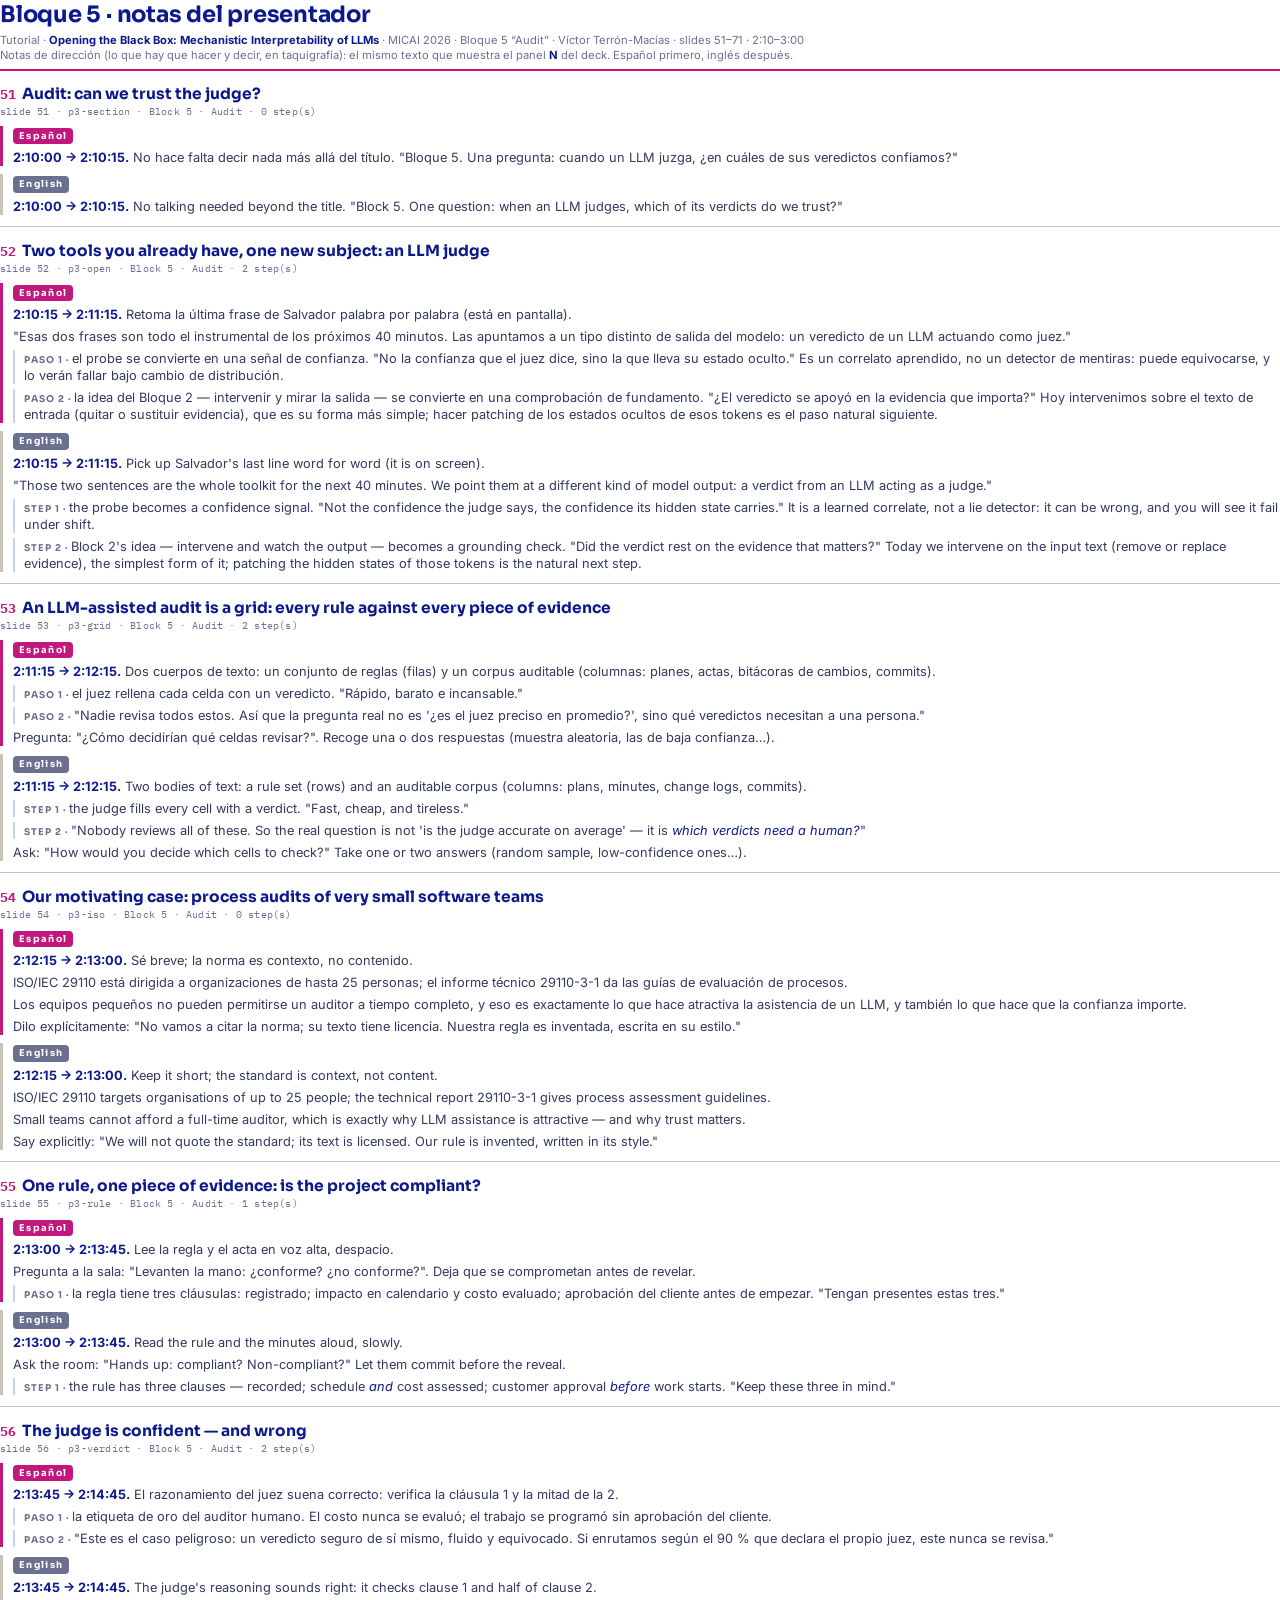
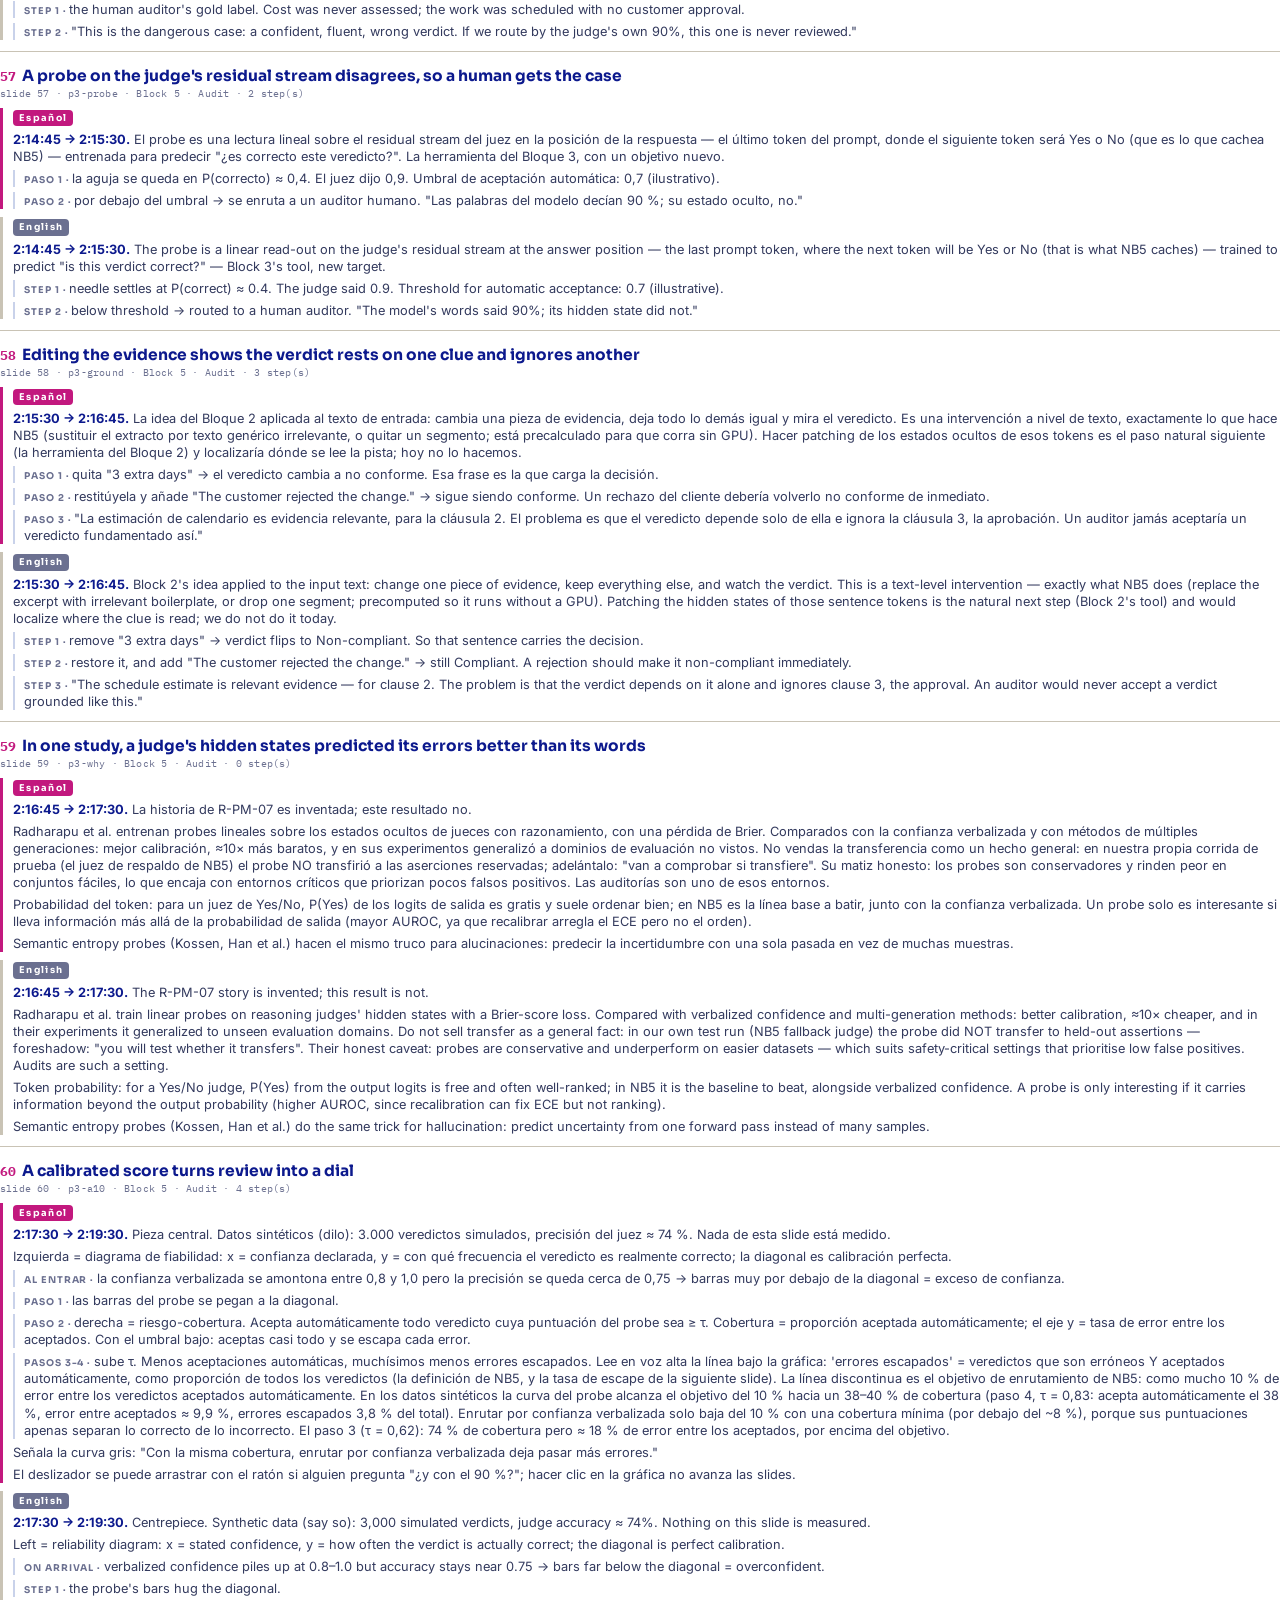
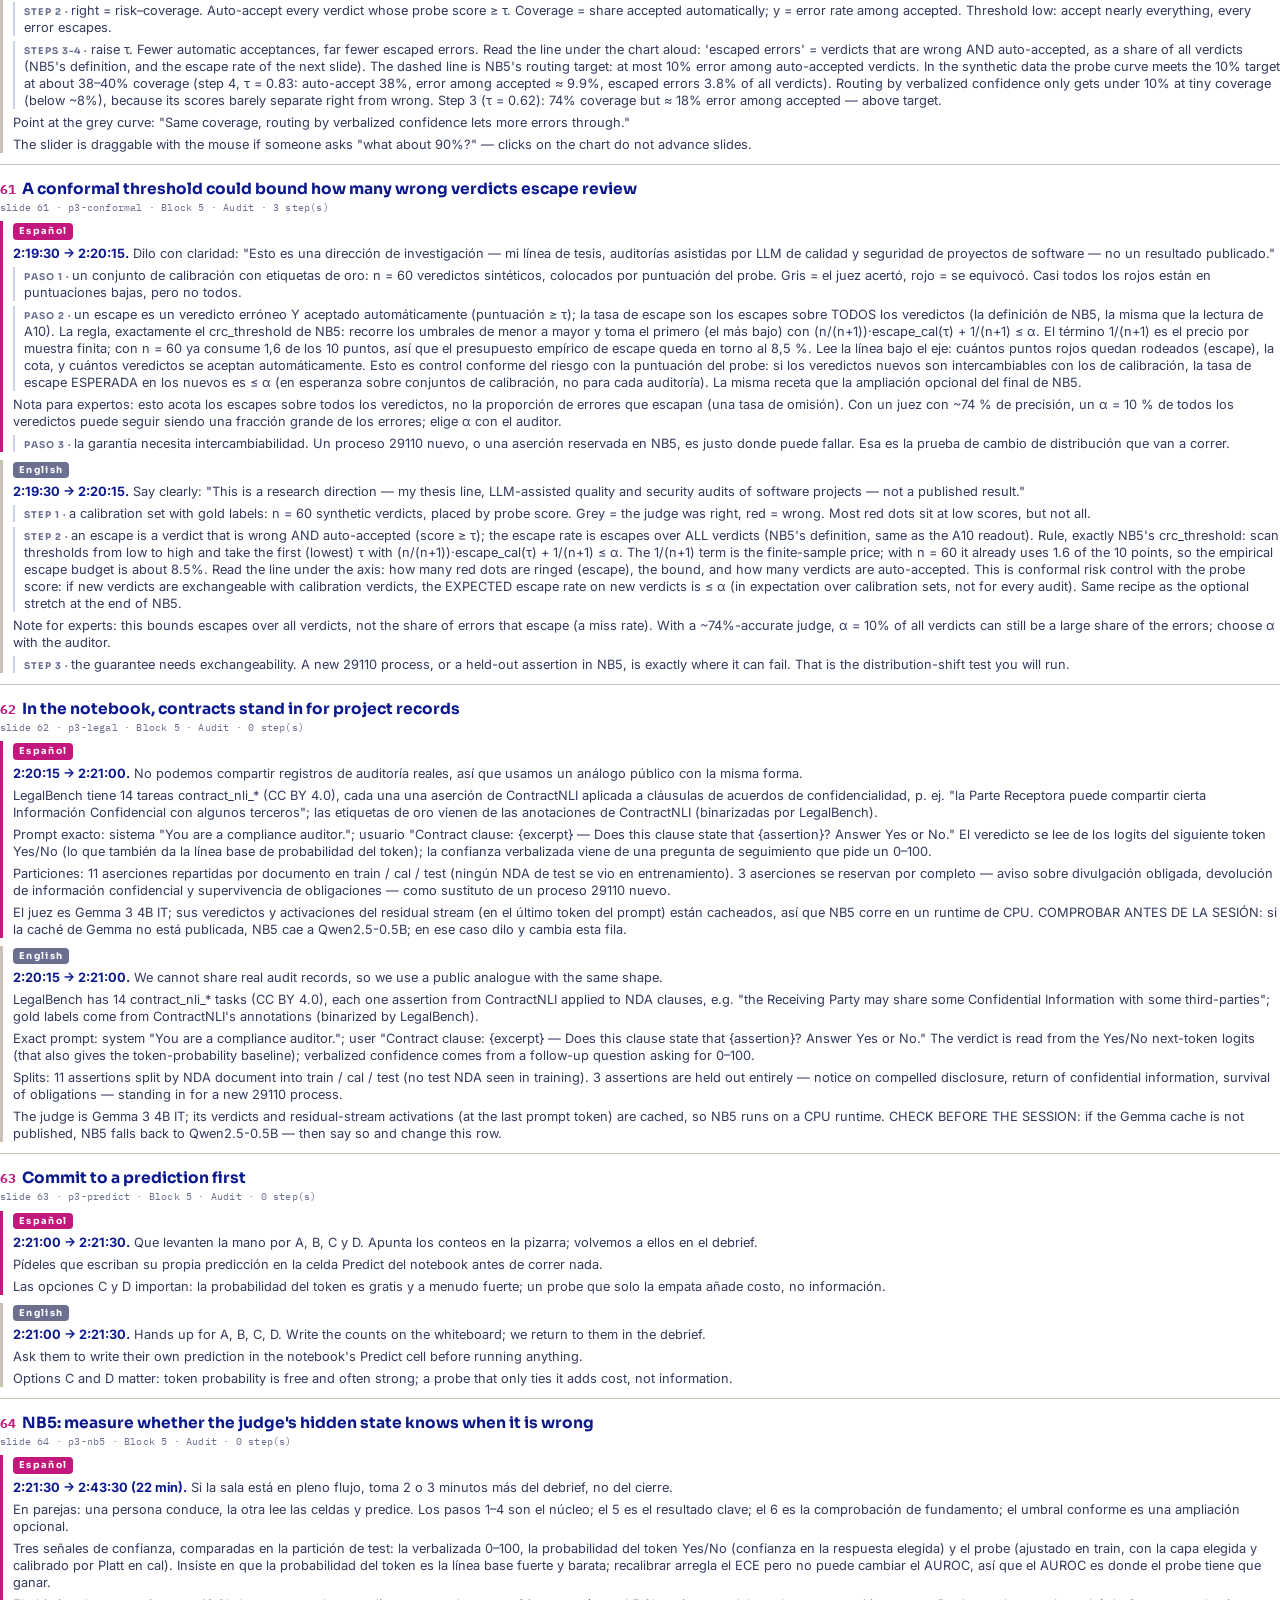
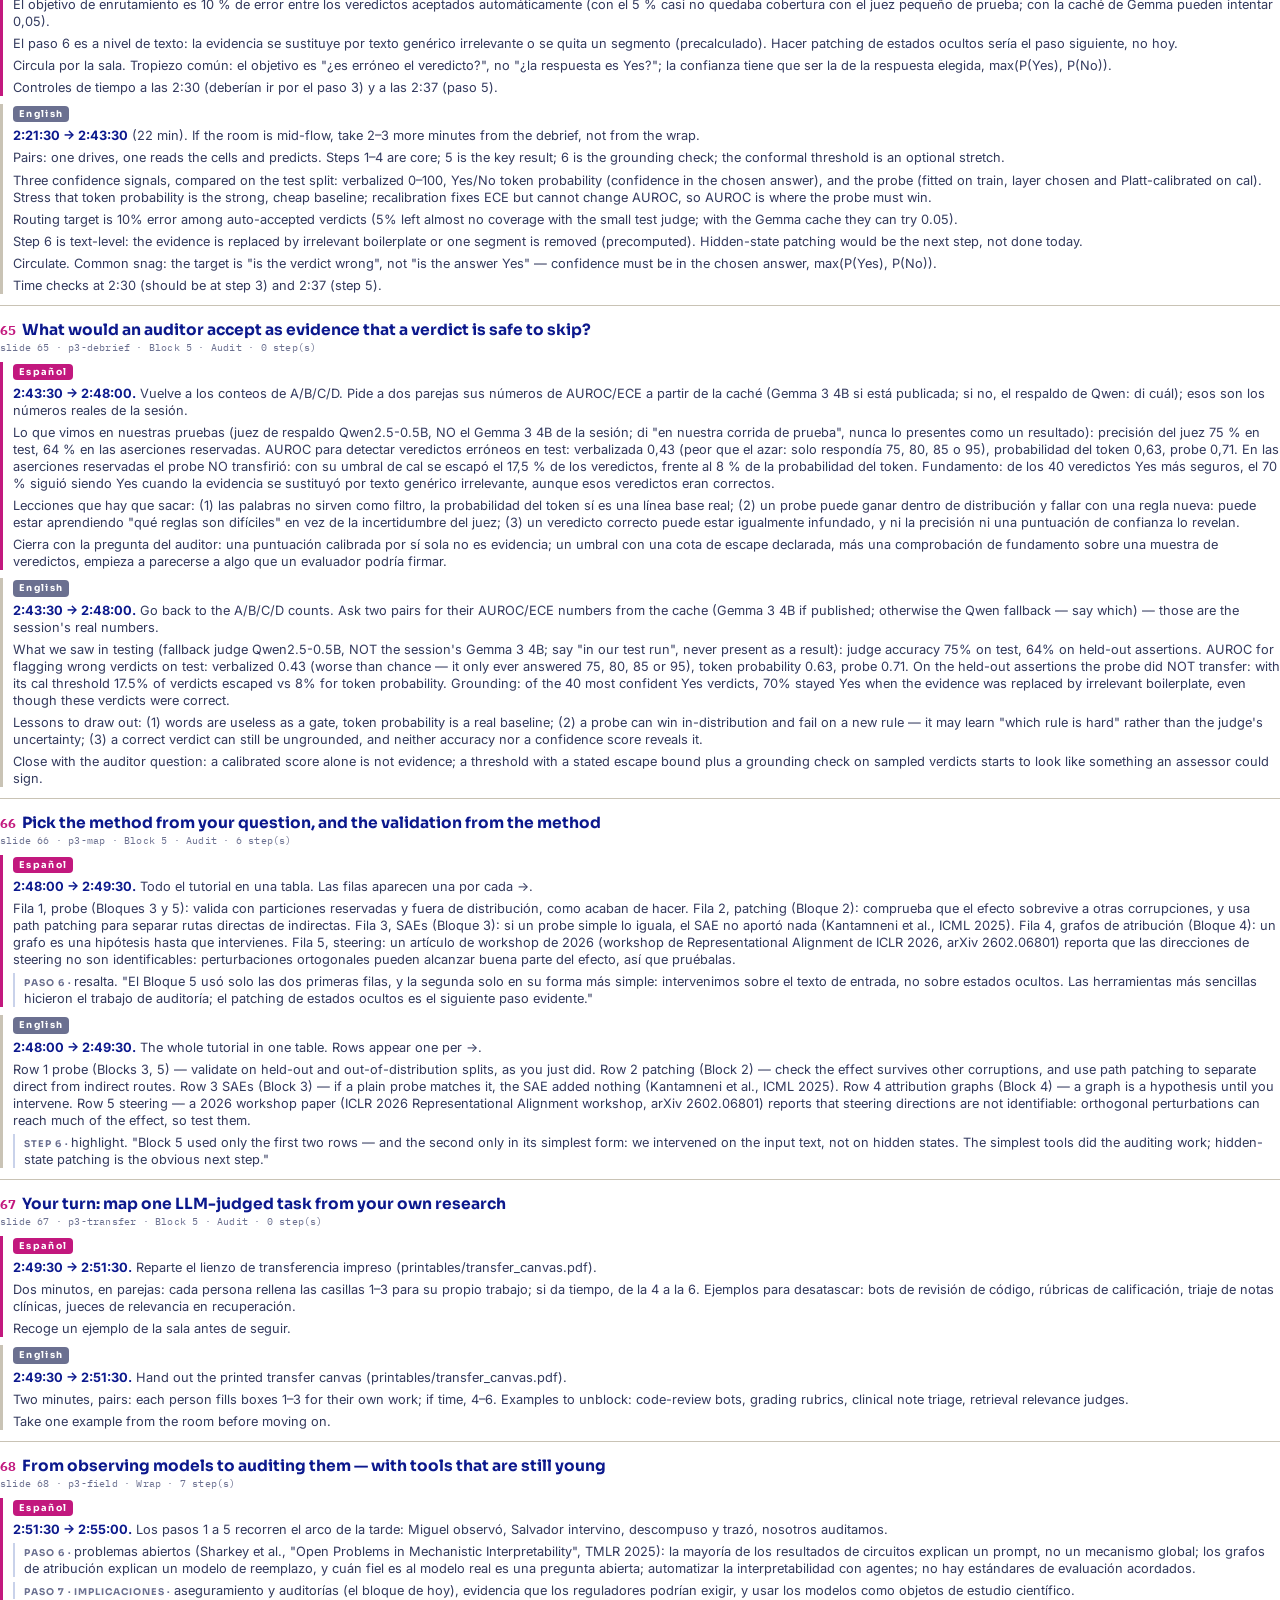
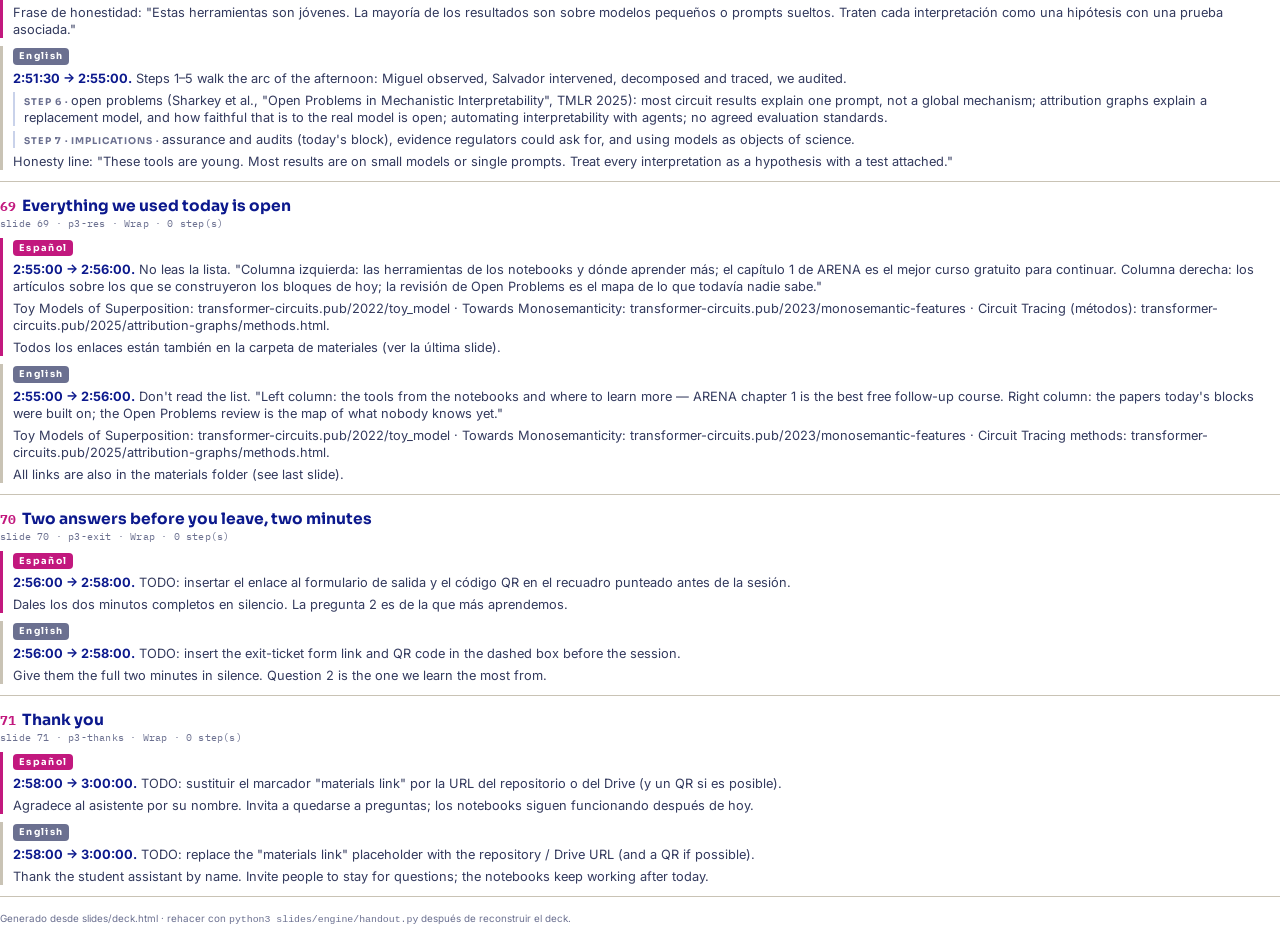
==== printables/block5_notes.html @ 1a396b61 "Print Block 5's notes and script as two bilingual handouts Reading the block off a laptop is fine; r" ====
<!doctype html>
<html lang="es"><head><meta charset="utf-8"><title>Bloque 5 · notas del presentador</title>
<link rel="preconnect" href="https://fonts.googleapis.com">
<link href="https://fonts.googleapis.com/css2?family=IBM+Plex+Mono:wght@400;500&family=Inter:ital,wght@0,400;0,500;0,600;0,700;1,400&family=Sora:wght@600;700&display=swap" rel="stylesheet">
<style>
@page { size: Letter portrait; margin: 0.6in 0.7in 0.55in; }
:root {
  --ink: #0C198D; --ink-2: #333A5E; --muted: #6B7090; --rule: #C9C3B5; --victor: #C2187E;
  --sans: "Inter", "Helvetica Neue", Arial, "Liberation Sans", sans-serif;
  --cond: "Sora", "Inter", "Helvetica Neue", Arial, sans-serif;
  --mono: "IBM Plex Mono", Menlo, Consolas, "DejaVu Sans Mono", monospace;
}
* { box-sizing: border-box; }
html, body { margin: 0; background: #fff; }
body { font-family: var(--sans); color: var(--ink-2); font-size: 9.6pt;
       line-height: 1.33; -webkit-print-color-adjust: exact; print-color-adjust: exact; }

header.doc { border-bottom: 2.4px solid var(--victor); padding-bottom: 6px; margin-bottom: 14px; }
header.doc h1 { font-family: var(--cond); color: var(--ink); font-size: 17pt; margin: 0 0 3px;
                letter-spacing: -.01em; }
header.doc p { margin: 0; font-size: 8.4pt; color: var(--muted); }
header.doc b { color: var(--ink); }

.slide { break-inside: avoid; margin: 0 0 15px; padding-bottom: 11px;
         border-bottom: 1px solid var(--rule); }
.slide:last-child { border-bottom: 0; }
.slide > h2 { font-family: var(--cond); color: var(--ink); font-size: 11.6pt; margin: 0 0 2px;
              line-height: 1.2; }
.slide > h2 .n { color: var(--victor); font-family: var(--mono); font-size: 9.4pt; margin-right: 6px; }
.slide > .meta { font-size: 7.6pt; color: var(--muted); font-family: var(--mono);
                 margin: 0 0 7px; letter-spacing: .02em; }

.lang { margin: 0 0 8px; padding-left: 10px; border-left: 3px solid var(--rule); }
.lang:last-child { margin-bottom: 0; }
.lang.es { border-left-color: var(--victor); }
.lang > .tag { display: inline-block; font-family: var(--cond); font-weight: 700; font-size: 7pt;
               letter-spacing: .14em; color: #fff; background: var(--muted);
               padding: 2px 6px; border-radius: 4px; margin-bottom: 5px; }
.lang.es > .tag { background: var(--victor); }
.lang p { margin: 0 0 5px; }
.lang p:last-child { margin-bottom: 0; }
.lang b { color: var(--ink); }
.lang i { color: var(--ink); }
.lang i.stage { color: var(--muted); font-weight: 500; }
.lang code, .lang .mono { font-family: var(--mono); font-size: .92em; }
.lang a { color: var(--ink); text-decoration: none; }

p.cue { padding-left: 9px; border-left: 2.5px solid #C9D2EA; }
p.cue::before { content: attr(data-label) " · "; font-family: var(--cond); font-weight: 700;
                font-size: 7pt; letter-spacing: .1em; color: var(--muted); }

footer.doc { margin-top: 10px; font-size: 7.4pt; color: var(--muted); }
</style></head><body>
<header class="doc"><h1>Bloque 5 · notas del presentador</h1><p>Tutorial · <b>Opening the Black Box: Mechanistic Interpretability of LLMs</b> · MICAI 2026 · Bloque 5 &ldquo;Audit&rdquo; · Víctor Terrón-Macías · slides 51&ndash;71 · 2:10&ndash;3:00<br>Notas de dirección (lo que hay que hacer y decir, en taquigrafía): el mismo texto que muestra el panel <b>N</b> del deck. Español primero, inglés después.</p></header>
<div class="slide"><h2><span class="n">51</span>Audit: can we trust the judge?</h2><p class="meta">slide 51 · p3-section · Block 5 · Audit · 0 step(s)</p>
<div class="lang es"><span class="tag">Español</span>
<p><b>2:10:00 → 2:10:15.</b> No hace falta decir nada más allá del título. "Bloque 5. Una pregunta: cuando un LLM juzga, ¿en cuáles de sus veredictos confiamos?"</p></div>
<div class="lang en"><span class="tag">English</span>
<p><b>2:10:00 → 2:10:15.</b> No talking needed beyond the title. "Block 5. One question: when an LLM judges, which of its verdicts do we trust?"</p></div></div>
<div class="slide"><h2><span class="n">52</span>Two tools you already have, one new subject: an LLM judge</h2><p class="meta">slide 52 · p3-open · Block 5 · Audit · 2 step(s)</p>
<div class="lang es"><span class="tag">Español</span>
<p><b>2:10:15 → 2:11:15.</b> Retoma la última frase de Salvador palabra por palabra (está en pantalla).</p>
    <p>"Esas dos frases son todo el instrumental de los próximos 40 minutos. Las apuntamos a un tipo distinto de salida del modelo: un veredicto de un LLM actuando como juez."</p>
    <p class="cue" data-label="PASO 1">el probe se convierte en una señal de confianza. "No la confianza que el juez dice, sino la que lleva su estado oculto." Es un correlato aprendido, no un detector de mentiras: puede equivocarse, y lo verán fallar bajo cambio de distribución.</p>
    <p class="cue" data-label="PASO 2">la idea del Bloque 2 — intervenir y mirar la salida — se convierte en una comprobación de fundamento. "¿El veredicto se apoyó en la evidencia que importa?" Hoy intervenimos sobre el texto de entrada (quitar o sustituir evidencia), que es su forma más simple; hacer patching de los estados ocultos de esos tokens es el paso natural siguiente.</p></div>
<div class="lang en"><span class="tag">English</span>
<p><b>2:10:15 → 2:11:15.</b> Pick up Salvador's last line word for word (it is on screen).</p>
    <p>"Those two sentences are the whole toolkit for the next 40 minutes. We point them at a different kind of model output: a verdict from an LLM acting as a judge."</p>
    <p class="cue" data-label="STEP 1">the probe becomes a confidence signal. "Not the confidence the judge says, the confidence its hidden state carries." It is a learned correlate, not a lie detector: it can be wrong, and you will see it fail under shift.</p>
    <p class="cue" data-label="STEP 2">Block 2's idea — intervene and watch the output — becomes a grounding check. "Did the verdict rest on the evidence that matters?" Today we intervene on the input text (remove or replace evidence), the simplest form of it; patching the hidden states of those tokens is the natural next step.</p></div></div>
<div class="slide"><h2><span class="n">53</span>An LLM-assisted audit is a grid: every rule against every piece of evidence</h2><p class="meta">slide 53 · p3-grid · Block 5 · Audit · 2 step(s)</p>
<div class="lang es"><span class="tag">Español</span>
<p><b>2:11:15 → 2:12:15.</b> Dos cuerpos de texto: un conjunto de reglas (filas) y un corpus auditable (columnas: planes, actas, bitácoras de cambios, commits).</p>
    <p class="cue" data-label="PASO 1">el juez rellena cada celda con un veredicto. "Rápido, barato e incansable."</p>
    <p class="cue" data-label="PASO 2">"Nadie revisa todos estos. Así que la pregunta real no es '¿es el juez preciso en promedio?', sino qué veredictos necesitan a una persona."</p>
    <p>Pregunta: "¿Cómo decidirían qué celdas revisar?". Recoge una o dos respuestas (muestra aleatoria, las de baja confianza…).</p></div>
<div class="lang en"><span class="tag">English</span>
<p><b>2:11:15 → 2:12:15.</b> Two bodies of text: a rule set (rows) and an auditable corpus (columns: plans, minutes, change logs, commits).</p>
    <p class="cue" data-label="STEP 1">the judge fills every cell with a verdict. "Fast, cheap, and tireless."</p>
    <p class="cue" data-label="STEP 2">"Nobody reviews all of these. So the real question is not 'is the judge accurate on average' — it is <i>which verdicts need a human?</i>"</p>
    <p>Ask: "How would you decide which cells to check?" Take one or two answers (random sample, low-confidence ones…).</p></div></div>
<div class="slide"><h2><span class="n">54</span>Our motivating case: process audits of very small software teams</h2><p class="meta">slide 54 · p3-iso · Block 5 · Audit · 0 step(s)</p>
<div class="lang es"><span class="tag">Español</span>
<p><b>2:12:15 → 2:13:00.</b> Sé breve; la norma es contexto, no contenido.</p>
    <p>ISO/IEC 29110 está dirigida a organizaciones de hasta 25 personas; el informe técnico 29110-3-1 da las guías de evaluación de procesos.</p>
    <p>Los equipos pequeños no pueden permitirse un auditor a tiempo completo, y eso es exactamente lo que hace atractiva la asistencia de un LLM, y también lo que hace que la confianza importe.</p>
    <p>Dilo explícitamente: "No vamos a citar la norma; su texto tiene licencia. Nuestra regla es inventada, escrita en su estilo."</p></div>
<div class="lang en"><span class="tag">English</span>
<p><b>2:12:15 → 2:13:00.</b> Keep it short; the standard is context, not content.</p>
    <p>ISO/IEC 29110 targets organisations of up to 25 people; the technical report 29110-3-1 gives process assessment guidelines.</p>
    <p>Small teams cannot afford a full-time auditor, which is exactly why LLM assistance is attractive — and why trust matters.</p>
    <p>Say explicitly: "We will not quote the standard; its text is licensed. Our rule is invented, written in its style."</p></div></div>
<div class="slide"><h2><span class="n">55</span>One rule, one piece of evidence: is the project compliant?</h2><p class="meta">slide 55 · p3-rule · Block 5 · Audit · 1 step(s)</p>
<div class="lang es"><span class="tag">Español</span>
<p><b>2:13:00 → 2:13:45.</b> Lee la regla y el acta en voz alta, despacio.</p>
    <p>Pregunta a la sala: "Levanten la mano: ¿conforme? ¿no conforme?". Deja que se comprometan antes de revelar.</p>
    <p class="cue" data-label="PASO 1">la regla tiene tres cláusulas: registrado; impacto en calendario y costo evaluado; aprobación del cliente antes de empezar. "Tengan presentes estas tres."</p></div>
<div class="lang en"><span class="tag">English</span>
<p><b>2:13:00 → 2:13:45.</b> Read the rule and the minutes aloud, slowly.</p>
    <p>Ask the room: "Hands up: compliant? Non-compliant?" Let them commit before the reveal.</p>
    <p class="cue" data-label="STEP 1">the rule has three clauses — recorded; schedule <i>and</i> cost assessed; customer approval <i>before</i> work starts. "Keep these three in mind."</p></div></div>
<div class="slide"><h2><span class="n">56</span>The judge is confident — and wrong</h2><p class="meta">slide 56 · p3-verdict · Block 5 · Audit · 2 step(s)</p>
<div class="lang es"><span class="tag">Español</span>
<p><b>2:13:45 → 2:14:45.</b> El razonamiento del juez suena correcto: verifica la cláusula 1 y la mitad de la 2.</p>
    <p class="cue" data-label="PASO 1">la etiqueta de oro del auditor humano. El costo nunca se evaluó; el trabajo se programó sin aprobación del cliente.</p>
    <p class="cue" data-label="PASO 2">"Este es el caso peligroso: un veredicto seguro de sí mismo, fluido y equivocado. Si enrutamos según el 90 % que declara el propio juez, este nunca se revisa."</p></div>
<div class="lang en"><span class="tag">English</span>
<p><b>2:13:45 → 2:14:45.</b> The judge's reasoning sounds right: it checks clause 1 and half of clause 2.</p>
    <p class="cue" data-label="STEP 1">the human auditor's gold label. Cost was never assessed; the work was scheduled with no customer approval.</p>
    <p class="cue" data-label="STEP 2">"This is the dangerous case: a confident, fluent, wrong verdict. If we route by the judge's own 90%, this one is never reviewed."</p></div></div>
<div class="slide"><h2><span class="n">57</span>A probe on the judge&#x27;s residual stream disagrees, so a human gets the case</h2><p class="meta">slide 57 · p3-probe · Block 5 · Audit · 2 step(s)</p>
<div class="lang es"><span class="tag">Español</span>
<p><b>2:14:45 → 2:15:30.</b> El probe es una lectura lineal sobre el residual stream del juez en la posición de la respuesta — el último token del prompt, donde el siguiente token será Yes o No (que es lo que cachea NB5) — entrenada para predecir "¿es correcto este veredicto?". La herramienta del Bloque 3, con un objetivo nuevo.</p>
    <p class="cue" data-label="PASO 1">la aguja se queda en P(correcto) ≈ 0,4. El juez dijo 0,9. Umbral de aceptación automática: 0,7 (ilustrativo).</p>
    <p class="cue" data-label="PASO 2">por debajo del umbral → se enruta a un auditor humano. "Las palabras del modelo decían 90 %; su estado oculto, no."</p></div>
<div class="lang en"><span class="tag">English</span>
<p><b>2:14:45 → 2:15:30.</b> The probe is a linear read-out on the judge's residual stream at the answer position — the last prompt token, where the next token will be Yes or No (that is what NB5 caches) — trained to predict "is this verdict correct?" — Block 3's tool, new target.</p>
    <p class="cue" data-label="STEP 1">needle settles at P(correct) ≈ 0.4. The judge said 0.9. Threshold for automatic acceptance: 0.7 (illustrative).</p>
    <p class="cue" data-label="STEP 2">below threshold → routed to a human auditor. "The model's words said 90%; its hidden state did not."</p></div></div>
<div class="slide"><h2><span class="n">58</span>Editing the evidence shows the verdict rests on one clue and ignores another</h2><p class="meta">slide 58 · p3-ground · Block 5 · Audit · 3 step(s)</p>
<div class="lang es"><span class="tag">Español</span>
<p><b>2:15:30 → 2:16:45.</b> La idea del Bloque 2 aplicada al texto de entrada: cambia una pieza de evidencia, deja todo lo demás igual y mira el veredicto. Es una intervención a nivel de texto, exactamente lo que hace NB5 (sustituir el extracto por texto genérico irrelevante, o quitar un segmento; está precalculado para que corra sin GPU). Hacer patching de los estados ocultos de esos tokens es el paso natural siguiente (la herramienta del Bloque 2) y localizaría dónde se lee la pista; hoy no lo hacemos.</p>
    <p class="cue" data-label="PASO 1">quita "3 extra days" → el veredicto cambia a no conforme. Esa frase es la que carga la decisión.</p>
    <p class="cue" data-label="PASO 2">restitúyela y añade "The customer rejected the change." → sigue siendo conforme. Un rechazo del cliente debería volverlo no conforme de inmediato.</p>
    <p class="cue" data-label="PASO 3">"La estimación de calendario es evidencia relevante, para la cláusula 2. El problema es que el veredicto depende solo de ella e ignora la cláusula 3, la aprobación. Un auditor jamás aceptaría un veredicto fundamentado así."</p></div>
<div class="lang en"><span class="tag">English</span>
<p><b>2:15:30 → 2:16:45.</b> Block 2's idea applied to the input text: change one piece of evidence, keep everything else, and watch the verdict. This is a text-level intervention — exactly what NB5 does (replace the excerpt with irrelevant boilerplate, or drop one segment; precomputed so it runs without a GPU). Patching the hidden states of those sentence tokens is the natural next step (Block 2's tool) and would localize where the clue is read; we do not do it today.</p>
    <p class="cue" data-label="STEP 1">remove "3 extra days" → verdict flips to Non-compliant. So that sentence carries the decision.</p>
    <p class="cue" data-label="STEP 2">restore it, and add "The customer rejected the change." → still Compliant. A rejection should make it non-compliant immediately.</p>
    <p class="cue" data-label="STEP 3">"The schedule estimate is relevant evidence — for clause 2. The problem is that the verdict depends on it alone and ignores clause 3, the approval. An auditor would never accept a verdict grounded like this."</p></div></div>
<div class="slide"><h2><span class="n">59</span>In one study, a judge&#x27;s hidden states predicted its errors better than its words</h2><p class="meta">slide 59 · p3-why · Block 5 · Audit · 0 step(s)</p>
<div class="lang es"><span class="tag">Español</span>
<p><b>2:16:45 → 2:17:30.</b> La historia de R-PM-07 es inventada; este resultado no.</p>
    <p>Radharapu et al. entrenan probes lineales sobre los estados ocultos de jueces con razonamiento, con una pérdida de Brier. Comparados con la confianza verbalizada y con métodos de múltiples generaciones: mejor calibración, ≈10× más baratos, y en sus experimentos generalizó a dominios de evaluación no vistos. No vendas la transferencia como un hecho general: en nuestra propia corrida de prueba (el juez de respaldo de NB5) el probe NO transfirió a las aserciones reservadas; adelántalo: "van a comprobar si transfiere". Su matiz honesto: los probes son conservadores y rinden peor en conjuntos fáciles, lo que encaja con entornos críticos que priorizan pocos falsos positivos. Las auditorías son uno de esos entornos.</p>
    <p>Probabilidad del token: para un juez de Yes/No, P(Yes) de los logits de salida es gratis y suele ordenar bien; en NB5 es la línea base a batir, junto con la confianza verbalizada. Un probe solo es interesante si lleva información más allá de la probabilidad de salida (mayor AUROC, ya que recalibrar arregla el ECE pero no el orden).</p>
    <p>Semantic entropy probes (Kossen, Han et al.) hacen el mismo truco para alucinaciones: predecir la incertidumbre con una sola pasada en vez de muchas muestras.</p></div>
<div class="lang en"><span class="tag">English</span>
<p><b>2:16:45 → 2:17:30.</b> The R-PM-07 story is invented; this result is not.</p>
    <p>Radharapu et al. train linear probes on reasoning judges' hidden states with a Brier-score loss. Compared with verbalized confidence and multi-generation methods: better calibration, ≈10× cheaper, and in their experiments it generalized to unseen evaluation domains. Do not sell transfer as a general fact: in our own test run (NB5 fallback judge) the probe did NOT transfer to held-out assertions — foreshadow: "you will test whether it transfers". Their honest caveat: probes are conservative and underperform on easier datasets — which suits safety-critical settings that prioritise low false positives. Audits are such a setting.</p>
    <p>Token probability: for a Yes/No judge, P(Yes) from the output logits is free and often well-ranked; in NB5 it is the baseline to beat, alongside verbalized confidence. A probe is only interesting if it carries information beyond the output probability (higher AUROC, since recalibration can fix ECE but not ranking).</p>
    <p>Semantic entropy probes (Kossen, Han et al.) do the same trick for hallucination: predict uncertainty from one forward pass instead of many samples.</p></div></div>
<div class="slide"><h2><span class="n">60</span>A calibrated score turns review into a dial</h2><p class="meta">slide 60 · p3-a10 · Block 5 · Audit · 4 step(s)</p>
<div class="lang es"><span class="tag">Español</span>
<p><b>2:17:30 → 2:19:30.</b> Pieza central. Datos sintéticos (dilo): 3.000 veredictos simulados, precisión del juez ≈ 74 %. Nada de esta slide está medido.</p>
    <p>Izquierda = diagrama de fiabilidad: x = confianza declarada, y = con qué frecuencia el veredicto es realmente correcto; la diagonal es calibración perfecta.</p>
    <p class="cue" data-label="AL ENTRAR">la confianza verbalizada se amontona entre 0,8 y 1,0 pero la precisión se queda cerca de 0,75 → barras muy por debajo de la diagonal = exceso de confianza.</p>
    <p class="cue" data-label="PASO 1">las barras del probe se pegan a la diagonal.</p>
    <p class="cue" data-label="PASO 2">derecha = riesgo-cobertura. Acepta automáticamente todo veredicto cuya puntuación del probe sea ≥ τ. Cobertura = proporción aceptada automáticamente; el eje y = tasa de error entre los aceptados. Con el umbral bajo: aceptas casi todo y se escapa cada error.</p>
    <p class="cue" data-label="PASOS 3-4">sube τ. Menos aceptaciones automáticas, muchísimos menos errores escapados. Lee en voz alta la línea bajo la gráfica: 'errores escapados' = veredictos que son erróneos Y aceptados automáticamente, como proporción de todos los veredictos (la definición de NB5, y la tasa de escape de la siguiente slide). La línea discontinua es el objetivo de enrutamiento de NB5: como mucho 10 % de error entre los veredictos aceptados automáticamente. En los datos sintéticos la curva del probe alcanza el objetivo del 10 % hacia un 38–40 % de cobertura (paso 4, τ = 0,83: acepta automáticamente el 38 %, error entre aceptados ≈ 9,9 %, errores escapados 3,8 % del total). Enrutar por confianza verbalizada solo baja del 10 % con una cobertura mínima (por debajo del ~8 %), porque sus puntuaciones apenas separan lo correcto de lo incorrecto. El paso 3 (τ = 0,62): 74 % de cobertura pero ≈ 18 % de error entre los aceptados, por encima del objetivo.</p>
    <p>Señala la curva gris: "Con la misma cobertura, enrutar por confianza verbalizada deja pasar más errores."</p>
    <p>El deslizador se puede arrastrar con el ratón si alguien pregunta "¿y con el 90 %?"; hacer clic en la gráfica no avanza las slides.</p></div>
<div class="lang en"><span class="tag">English</span>
<p><b>2:17:30 → 2:19:30.</b> Centrepiece. Synthetic data (say so): 3,000 simulated verdicts, judge accuracy ≈ 74%. Nothing on this slide is measured.</p>
    <p>Left = reliability diagram: x = stated confidence, y = how often the verdict is actually correct; the diagonal is perfect calibration.</p>
    <p class="cue" data-label="ON ARRIVAL">verbalized confidence piles up at 0.8–1.0 but accuracy stays near 0.75 → bars far below the diagonal = overconfident.</p>
    <p class="cue" data-label="STEP 1">the probe's bars hug the diagonal.</p>
    <p class="cue" data-label="STEP 2">right = risk–coverage. Auto-accept every verdict whose probe score ≥ τ. Coverage = share accepted automatically; y = error rate among accepted. Threshold low: accept nearly everything, every error escapes.</p>
    <p class="cue" data-label="STEPS 3-4">raise τ. Fewer automatic acceptances, far fewer escaped errors. Read the line under the chart aloud: 'escaped errors' = verdicts that are wrong AND auto-accepted, as a share of all verdicts (NB5's definition, and the escape rate of the next slide). The dashed line is NB5's routing target: at most 10% error among auto-accepted verdicts. In the synthetic data the probe curve meets the 10% target at about 38–40% coverage (step 4, τ = 0.83: auto-accept 38%, error among accepted ≈ 9.9%, escaped errors 3.8% of all verdicts). Routing by verbalized confidence only gets under 10% at tiny coverage (below ~8%), because its scores barely separate right from wrong. Step 3 (τ = 0.62): 74% coverage but ≈ 18% error among accepted — above target.</p>
    <p>Point at the grey curve: "Same coverage, routing by verbalized confidence lets more errors through."</p>
    <p>The slider is draggable with the mouse if someone asks "what about 90%?" — clicks on the chart do not advance slides.</p></div></div>
<div class="slide"><h2><span class="n">61</span>A conformal threshold could bound how many wrong verdicts escape review</h2><p class="meta">slide 61 · p3-conformal · Block 5 · Audit · 3 step(s)</p>
<div class="lang es"><span class="tag">Español</span>
<p><b>2:19:30 → 2:20:15.</b> Dilo con claridad: "Esto es una dirección de investigación — mi línea de tesis, auditorías asistidas por LLM de calidad y seguridad de proyectos de software — no un resultado publicado."</p>
    <p class="cue" data-label="PASO 1">un conjunto de calibración con etiquetas de oro: n = 60 veredictos sintéticos, colocados por puntuación del probe. Gris = el juez acertó, rojo = se equivocó. Casi todos los rojos están en puntuaciones bajas, pero no todos.</p>
    <p class="cue" data-label="PASO 2">un escape es un veredicto erróneo Y aceptado automáticamente (puntuación ≥ τ); la tasa de escape son los escapes sobre TODOS los veredictos (la definición de NB5, la misma que la lectura de A10). La regla, exactamente el crc_threshold de NB5: recorre los umbrales de menor a mayor y toma el primero (el más bajo) con (n/(n+1))·escape_cal(τ) + 1/(n+1) ≤ α. El término 1/(n+1) es el precio por muestra finita; con n = 60 ya consume 1,6 de los 10 puntos, así que el presupuesto empírico de escape queda en torno al 8,5 %. Lee la línea bajo el eje: cuántos puntos rojos quedan rodeados (escape), la cota, y cuántos veredictos se aceptan automáticamente. Esto es control conforme del riesgo con la puntuación del probe: si los veredictos nuevos son intercambiables con los de calibración, la tasa de escape ESPERADA en los nuevos es ≤ α (en esperanza sobre conjuntos de calibración, no para cada auditoría).  La misma receta que la ampliación opcional del final de NB5.</p>
    <p>Nota para expertos: esto acota los escapes sobre todos los veredictos, no la proporción de errores que escapan (una tasa de omisión). Con un juez con ~74 % de precisión, un α = 10 % de todos los veredictos puede seguir siendo una fracción grande de los errores; elige α con el auditor.</p>
    <p class="cue" data-label="PASO 3">la garantía necesita intercambiabilidad. Un proceso 29110 nuevo, o una aserción reservada en NB5, es justo donde puede fallar. Esa es la prueba de cambio de distribución que van a correr.</p></div>
<div class="lang en"><span class="tag">English</span>
<p><b>2:19:30 → 2:20:15.</b> Say clearly: "This is a research direction — my thesis line, LLM-assisted quality and security audits of software projects — not a published result."</p>
    <p class="cue" data-label="STEP 1">a calibration set with gold labels: n = 60 synthetic verdicts, placed by probe score. Grey = the judge was right, red = wrong. Most red dots sit at low scores, but not all.</p>
    <p class="cue" data-label="STEP 2">an escape is a verdict that is wrong AND auto-accepted (score ≥ τ); the escape rate is escapes over ALL verdicts (NB5's definition, same as the A10 readout). Rule, exactly NB5's crc_threshold: scan thresholds from low to high and take the first (lowest) τ with (n/(n+1))·escape_cal(τ) + 1/(n+1) ≤ α. The 1/(n+1) term is the finite-sample price; with n = 60 it already uses 1.6 of the 10 points, so the empirical escape budget is about 8.5%. Read the line under the axis: how many red dots are ringed (escape), the bound, and how many verdicts are auto-accepted. This is conformal risk control with the probe score: if new verdicts are exchangeable with calibration verdicts, the EXPECTED escape rate on new verdicts is ≤ α (in expectation over calibration sets, not for every audit). Same recipe as the optional stretch at the end of NB5.</p>
    <p>Note for experts: this bounds escapes over all verdicts, not the share of errors that escape (a miss rate). With a ~74%-accurate judge, α = 10% of all verdicts can still be a large share of the errors; choose α with the auditor.</p>
    <p class="cue" data-label="STEP 3">the guarantee needs exchangeability. A new 29110 process, or a held-out assertion in NB5, is exactly where it can fail. That is the distribution-shift test you will run.</p></div></div>
<div class="slide"><h2><span class="n">62</span>In the notebook, contracts stand in for project records</h2><p class="meta">slide 62 · p3-legal · Block 5 · Audit · 0 step(s)</p>
<div class="lang es"><span class="tag">Español</span>
<p><b>2:20:15 → 2:21:00.</b> No podemos compartir registros de auditoría reales, así que usamos un análogo público con la misma forma.</p>
    <p>LegalBench tiene 14 tareas contract_nli_* (CC BY 4.0), cada una una aserción de ContractNLI aplicada a cláusulas de acuerdos de confidencialidad, p. ej. "la Parte Receptora puede compartir cierta Información Confidencial con algunos terceros"; las etiquetas de oro vienen de las anotaciones de ContractNLI (binarizadas por LegalBench).</p>
    <p>Prompt exacto: sistema "You are a compliance auditor."; usuario "Contract clause: {excerpt} — Does this clause state that {assertion}? Answer Yes or No." El veredicto se lee de los logits del siguiente token Yes/No (lo que también da la línea base de probabilidad del token); la confianza verbalizada viene de una pregunta de seguimiento que pide un 0–100.</p>
    <p>Particiones: 11 aserciones repartidas por documento en train / cal / test (ningún NDA de test se vio en entrenamiento). 3 aserciones se reservan por completo — aviso sobre divulgación obligada, devolución de información confidencial y supervivencia de obligaciones — como sustituto de un proceso 29110 nuevo.</p>
    <p>El juez es Gemma 3 4B IT; sus veredictos y activaciones del residual stream (en el último token del prompt) están cacheados, así que NB5 corre en un runtime de CPU. COMPROBAR ANTES DE LA SESIÓN: si la caché de Gemma no está publicada, NB5 cae a Qwen2.5-0.5B; en ese caso dilo y cambia esta fila.</p></div>
<div class="lang en"><span class="tag">English</span>
<p><b>2:20:15 → 2:21:00.</b> We cannot share real audit records, so we use a public analogue with the same shape.</p>
    <p>LegalBench has 14 contract_nli_* tasks (CC BY 4.0), each one assertion from ContractNLI applied to NDA clauses, e.g. "the Receiving Party may share some Confidential Information with some third-parties"; gold labels come from ContractNLI's annotations (binarized by LegalBench).</p>
    <p>Exact prompt: system "You are a compliance auditor."; user "Contract clause: {excerpt} — Does this clause state that {assertion}? Answer Yes or No." The verdict is read from the Yes/No next-token logits (that also gives the token-probability baseline); verbalized confidence comes from a follow-up question asking for 0–100.</p>
    <p>Splits: 11 assertions split by NDA document into train / cal / test (no test NDA seen in training). 3 assertions are held out entirely — notice on compelled disclosure, return of confidential information, survival of obligations — standing in for a new 29110 process.</p>
    <p>The judge is Gemma 3 4B IT; its verdicts and residual-stream activations (at the last prompt token) are cached, so NB5 runs on a CPU runtime. CHECK BEFORE THE SESSION: if the Gemma cache is not published, NB5 falls back to Qwen2.5-0.5B — then say so and change this row.</p></div></div>
<div class="slide"><h2><span class="n">63</span>Commit to a prediction first</h2><p class="meta">slide 63 · p3-predict · Block 5 · Audit · 0 step(s)</p>
<div class="lang es"><span class="tag">Español</span>
<p><b>2:21:00 → 2:21:30.</b> Que levanten la mano por A, B, C y D. Apunta los conteos en la pizarra; volvemos a ellos en el debrief.</p>
    <p>Pídeles que escriban su propia predicción en la celda Predict del notebook antes de correr nada.</p>
    <p>Las opciones C y D importan: la probabilidad del token es gratis y a menudo fuerte; un probe que solo la empata añade costo, no información.</p></div>
<div class="lang en"><span class="tag">English</span>
<p><b>2:21:00 → 2:21:30.</b> Hands up for A, B, C, D. Write the counts on the whiteboard; we return to them in the debrief.</p>
    <p>Ask them to write their own prediction in the notebook's Predict cell before running anything.</p>
    <p>Options C and D matter: token probability is free and often strong; a probe that only ties it adds cost, not information.</p></div></div>
<div class="slide"><h2><span class="n">64</span>NB5: measure whether the judge&#x27;s hidden state knows when it is wrong</h2><p class="meta">slide 64 · p3-nb5 · Block 5 · Audit · 0 step(s)</p>
<div class="lang es"><span class="tag">Español</span>
<p><b>2:21:30 → 2:43:30 (22 min).</b> Si la sala está en pleno flujo, toma 2 o 3 minutos más del debrief, no del cierre.</p>
    <p>En parejas: una persona conduce, la otra lee las celdas y predice. Los pasos 1–4 son el núcleo; el 5 es el resultado clave; el 6 es la comprobación de fundamento; el umbral conforme es una ampliación opcional.</p>
    <p>Tres señales de confianza, comparadas en la partición de test: la verbalizada 0–100, la probabilidad del token Yes/No (confianza en la respuesta elegida) y el probe (ajustado en train, con la capa elegida y calibrado por Platt en cal). Insiste en que la probabilidad del token es la línea base fuerte y barata; recalibrar arregla el ECE pero no puede cambiar el AUROC, así que el AUROC es donde el probe tiene que ganar.</p>
    <p>El objetivo de enrutamiento es 10 % de error entre los veredictos aceptados automáticamente (con el 5 % casi no quedaba cobertura con el juez pequeño de prueba; con la caché de Gemma pueden intentar 0,05).</p>
    <p>El paso 6 es a nivel de texto: la evidencia se sustituye por texto genérico irrelevante o se quita un segmento (precalculado). Hacer patching de estados ocultos sería el paso siguiente, no hoy.</p>
    <p>Circula por la sala. Tropiezo común: el objetivo es "¿es erróneo el veredicto?", no "¿la respuesta es Yes?"; la confianza tiene que ser la de la respuesta elegida, max(P(Yes), P(No)).</p>
    <p>Controles de tiempo a las 2:30 (deberían ir por el paso 3) y a las 2:37 (paso 5).</p></div>
<div class="lang en"><span class="tag">English</span>
<p><b>2:21:30 → 2:43:30</b> (22 min). If the room is mid-flow, take 2–3 more minutes from the debrief, not from the wrap.</p>
    <p>Pairs: one drives, one reads the cells and predicts. Steps 1–4 are core; 5 is the key result; 6 is the grounding check; the conformal threshold is an optional stretch.</p>
    <p>Three confidence signals, compared on the test split: verbalized 0–100, Yes/No token probability (confidence in the chosen answer), and the probe (fitted on train, layer chosen and Platt-calibrated on cal). Stress that token probability is the strong, cheap baseline; recalibration fixes ECE but cannot change AUROC, so AUROC is where the probe must win.</p>
    <p>Routing target is 10% error among auto-accepted verdicts (5% left almost no coverage with the small test judge; with the Gemma cache they can try 0.05).</p>
    <p>Step 6 is text-level: the evidence is replaced by irrelevant boilerplate or one segment is removed (precomputed). Hidden-state patching would be the next step, not done today.</p>
    <p>Circulate. Common snag: the target is "is the verdict wrong", not "is the answer Yes" — confidence must be in the chosen answer, max(P(Yes), P(No)).</p>
    <p>Time checks at 2:30 (should be at step 3) and 2:37 (step 5).</p></div></div>
<div class="slide"><h2><span class="n">65</span>What would an auditor accept as evidence that a verdict is safe to skip?</h2><p class="meta">slide 65 · p3-debrief · Block 5 · Audit · 0 step(s)</p>
<div class="lang es"><span class="tag">Español</span>
<p><b>2:43:30 → 2:48:00.</b> Vuelve a los conteos de A/B/C/D. Pide a dos parejas sus números de AUROC/ECE a partir de la caché (Gemma 3 4B si está publicada; si no, el respaldo de Qwen: di cuál); esos son los números reales de la sesión.</p>
    <p>Lo que vimos en nuestras pruebas (juez de respaldo Qwen2.5-0.5B, NO el Gemma 3 4B de la sesión; di "en nuestra corrida de prueba", nunca lo presentes como un resultado): precisión del juez 75 % en test, 64 % en las aserciones reservadas. AUROC para detectar veredictos erróneos en test: verbalizada 0,43 (peor que el azar: solo respondía 75, 80, 85 o 95), probabilidad del token 0,63, probe 0,71. En las aserciones reservadas el probe NO transfirió: con su umbral de cal se escapó el 17,5 % de los veredictos, frente al 8 % de la probabilidad del token. Fundamento: de los 40 veredictos Yes más seguros, el 70 % siguió siendo Yes cuando la evidencia se sustituyó por texto genérico irrelevante, aunque esos veredictos eran correctos.</p>
    <p>Lecciones que hay que sacar: (1) las palabras no sirven como filtro, la probabilidad del token sí es una línea base real; (2) un probe puede ganar dentro de distribución y fallar con una regla nueva: puede estar aprendiendo "qué reglas son difíciles" en vez de la incertidumbre del juez; (3) un veredicto correcto puede estar igualmente infundado, y ni la precisión ni una puntuación de confianza lo revelan.</p>
    <p>Cierra con la pregunta del auditor: una puntuación calibrada por sí sola no es evidencia; un umbral con una cota de escape declarada, más una comprobación de fundamento sobre una muestra de veredictos, empieza a parecerse a algo que un evaluador podría firmar.</p></div>
<div class="lang en"><span class="tag">English</span>
<p><b>2:43:30 → 2:48:00.</b> Go back to the A/B/C/D counts. Ask two pairs for their AUROC/ECE numbers from the cache (Gemma 3 4B if published; otherwise the Qwen fallback — say which) — those are the session's real numbers.</p>
    <p>What we saw in testing (fallback judge Qwen2.5-0.5B, NOT the session's Gemma 3 4B; say "in our test run", never present as a result): judge accuracy 75% on test, 64% on held-out assertions. AUROC for flagging wrong verdicts on test: verbalized 0.43 (worse than chance — it only ever answered 75, 80, 85 or 95), token probability 0.63, probe 0.71. On the held-out assertions the probe did NOT transfer: with its cal threshold 17.5% of verdicts escaped vs 8% for token probability. Grounding: of the 40 most confident Yes verdicts, 70% stayed Yes when the evidence was replaced by irrelevant boilerplate, even though these verdicts were correct.</p>
    <p>Lessons to draw out: (1) words are useless as a gate, token probability is a real baseline; (2) a probe can win in-distribution and fail on a new rule — it may learn "which rule is hard" rather than the judge's uncertainty; (3) a correct verdict can still be ungrounded, and neither accuracy nor a confidence score reveals it.</p>
    <p>Close with the auditor question: a calibrated score alone is not evidence; a threshold with a stated escape bound plus a grounding check on sampled verdicts starts to look like something an assessor could sign.</p></div></div>
<div class="slide"><h2><span class="n">66</span>Pick the method from your question, and the validation from the method</h2><p class="meta">slide 66 · p3-map · Block 5 · Audit · 6 step(s)</p>
<div class="lang es"><span class="tag">Español</span>
<p><b>2:48:00 → 2:49:30.</b> Todo el tutorial en una tabla. Las filas aparecen una por cada →.</p>
    <p>Fila 1, probe (Bloques 3 y 5): valida con particiones reservadas y fuera de distribución, como acaban de hacer. Fila 2, patching (Bloque 2): comprueba que el efecto sobrevive a otras corrupciones, y usa path patching para separar rutas directas de indirectas. Fila 3, SAEs (Bloque 3): si un probe simple lo iguala, el SAE no aportó nada (Kantamneni et al., ICML 2025). Fila 4, grafos de atribución (Bloque 4): un grafo es una hipótesis hasta que intervienes. Fila 5, steering: un artículo de workshop de 2026 (workshop de Representational Alignment de ICLR 2026, arXiv 2602.06801) reporta que las direcciones de steering no son identificables: perturbaciones ortogonales pueden alcanzar buena parte del efecto, así que pruébalas.</p>
    <p class="cue" data-label="PASO 6">resalta. "El Bloque 5 usó solo las dos primeras filas, y la segunda solo en su forma más simple: intervenimos sobre el texto de entrada, no sobre estados ocultos. Las herramientas más sencillas hicieron el trabajo de auditoría; el patching de estados ocultos es el siguiente paso evidente."</p></div>
<div class="lang en"><span class="tag">English</span>
<p><b>2:48:00 → 2:49:30.</b> The whole tutorial in one table. Rows appear one per →.</p>
    <p>Row 1 probe (Blocks 3, 5) — validate on held-out and out-of-distribution splits, as you just did. Row 2 patching (Block 2) — check the effect survives other corruptions, and use path patching to separate direct from indirect routes. Row 3 SAEs (Block 3) — if a plain probe matches it, the SAE added nothing (Kantamneni et al., ICML 2025). Row 4 attribution graphs (Block 4) — a graph is a hypothesis until you intervene. Row 5 steering — a 2026 workshop paper (ICLR 2026 Representational Alignment workshop, arXiv 2602.06801) reports that steering directions are not identifiable: orthogonal perturbations can reach much of the effect, so test them.</p>
    <p class="cue" data-label="STEP 6">highlight. "Block 5 used only the first two rows — and the second only in its simplest form: we intervened on the input text, not on hidden states. The simplest tools did the auditing work; hidden-state patching is the obvious next step."</p></div></div>
<div class="slide"><h2><span class="n">67</span>Your turn: map one LLM-judged task from your own research</h2><p class="meta">slide 67 · p3-transfer · Block 5 · Audit · 0 step(s)</p>
<div class="lang es"><span class="tag">Español</span>
<p><b>2:49:30 → 2:51:30.</b> Reparte el lienzo de transferencia impreso (printables/transfer_canvas.pdf).</p>
    <p>Dos minutos, en parejas: cada persona rellena las casillas 1–3 para su propio trabajo; si da tiempo, de la 4 a la 6. Ejemplos para desatascar: bots de revisión de código, rúbricas de calificación, triaje de notas clínicas, jueces de relevancia en recuperación.</p>
    <p>Recoge un ejemplo de la sala antes de seguir.</p></div>
<div class="lang en"><span class="tag">English</span>
<p><b>2:49:30 → 2:51:30.</b> Hand out the printed transfer canvas (printables/transfer_canvas.pdf).</p>
    <p>Two minutes, pairs: each person fills boxes 1–3 for their own work; if time, 4–6. Examples to unblock: code-review bots, grading rubrics, clinical note triage, retrieval relevance judges.</p>
    <p>Take one example from the room before moving on.</p></div></div>
<div class="slide"><h2><span class="n">68</span>From observing models to auditing them — with tools that are still young</h2><p class="meta">slide 68 · p3-field · Wrap · 7 step(s)</p>
<div class="lang es"><span class="tag">Español</span>
<p><b>2:51:30 → 2:55:00.</b> Los pasos 1 a 5 recorren el arco de la tarde: Miguel observó, Salvador intervino, descompuso y trazó, nosotros auditamos.</p>
    <p class="cue" data-label="PASO 6">problemas abiertos (Sharkey et al., "Open Problems in Mechanistic Interpretability", TMLR 2025): la mayoría de los resultados de circuitos explican un prompt, no un mecanismo global; los grafos de atribución explican un modelo de reemplazo, y cuán fiel es al modelo real es una pregunta abierta; automatizar la interpretabilidad con agentes; no hay estándares de evaluación acordados.</p>
    <p class="cue" data-label="PASO 7 · IMPLICACIONES">aseguramiento y auditorías (el bloque de hoy), evidencia que los reguladores podrían exigir, y usar los modelos como objetos de estudio científico.</p>
    <p>Frase de honestidad: "Estas herramientas son jóvenes. La mayoría de los resultados son sobre modelos pequeños o prompts sueltos. Traten cada interpretación como una hipótesis con una prueba asociada."</p></div>
<div class="lang en"><span class="tag">English</span>
<p><b>2:51:30 → 2:55:00.</b> Steps 1–5 walk the arc of the afternoon: Miguel observed, Salvador intervened, decomposed and traced, we audited.</p>
    <p class="cue" data-label="STEP 6">open problems (Sharkey et al., "Open Problems in Mechanistic Interpretability", TMLR 2025): most circuit results explain one prompt, not a global mechanism; attribution graphs explain a replacement model, and how faithful that is to the real model is open; automating interpretability with agents; no agreed evaluation standards.</p>
    <p class="cue" data-label="STEP 7 · IMPLICATIONS">assurance and audits (today's block), evidence regulators could ask for, and using models as objects of science.</p>
    <p>Honesty line: "These tools are young. Most results are on small models or single prompts. Treat every interpretation as a hypothesis with a test attached."</p></div></div>
<div class="slide"><h2><span class="n">69</span>Everything we used today is open</h2><p class="meta">slide 69 · p3-res · Wrap · 0 step(s)</p>
<div class="lang es"><span class="tag">Español</span>
<p><b>2:55:00 → 2:56:00.</b> No leas la lista. "Columna izquierda: las herramientas de los notebooks y dónde aprender más; el capítulo 1 de ARENA es el mejor curso gratuito para continuar. Columna derecha: los artículos sobre los que se construyeron los bloques de hoy; la revisión de Open Problems es el mapa de lo que todavía nadie sabe."</p>
    <p>Toy Models of Superposition: transformer-circuits.pub/2022/toy_model · Towards Monosemanticity: transformer-circuits.pub/2023/monosemantic-features · Circuit Tracing (métodos): transformer-circuits.pub/2025/attribution-graphs/methods.html.</p>
    <p>Todos los enlaces están también en la carpeta de materiales (ver la última slide).</p></div>
<div class="lang en"><span class="tag">English</span>
<p><b>2:55:00 → 2:56:00.</b> Don't read the list. "Left column: the tools from the notebooks and where to learn more — ARENA chapter 1 is the best free follow-up course. Right column: the papers today's blocks were built on; the Open Problems review is the map of what nobody knows yet."</p>
    <p>Toy Models of Superposition: transformer-circuits.pub/2022/toy_model · Towards Monosemanticity: transformer-circuits.pub/2023/monosemantic-features · Circuit Tracing methods: transformer-circuits.pub/2025/attribution-graphs/methods.html.</p>
    <p>All links are also in the materials folder (see last slide).</p></div></div>
<div class="slide"><h2><span class="n">70</span>Two answers before you leave, two minutes</h2><p class="meta">slide 70 · p3-exit · Wrap · 0 step(s)</p>
<div class="lang es"><span class="tag">Español</span>
<p><b>2:56:00 → 2:58:00.</b> TODO: insertar el enlace al formulario de salida y el código QR en el recuadro punteado antes de la sesión.</p>
    <p>Dales los dos minutos completos en silencio. La pregunta 2 es de la que más aprendemos.</p></div>
<div class="lang en"><span class="tag">English</span>
<p><b>2:56:00 → 2:58:00.</b> TODO: insert the exit-ticket form link and QR code in the dashed box before the session.</p>
    <p>Give them the full two minutes in silence. Question 2 is the one we learn the most from.</p></div></div>
<div class="slide"><h2><span class="n">71</span>Thank you</h2><p class="meta">slide 71 · p3-thanks · Wrap · 0 step(s)</p>
<div class="lang es"><span class="tag">Español</span>
<p><b>2:58:00 → 3:00:00.</b> TODO: sustituir el marcador "materials link" por la URL del repositorio o del Drive (y un QR si es posible).</p>
    <p>Agradece al asistente por su nombre. Invita a quedarse a preguntas; los notebooks siguen funcionando después de hoy.</p></div>
<div class="lang en"><span class="tag">English</span>
<p><b>2:58:00 → 3:00:00.</b> TODO: replace the "materials link" placeholder with the repository / Drive URL (and a QR if possible).</p>
    <p>Thank the student assistant by name. Invite people to stay for questions; the notebooks keep working after today.</p></div></div>
<footer class="doc">Generado desde slides/deck.html · rehacer con <code>python3 slides/engine/handout.py</code> después de reconstruir el deck.</footer>
</body></html>
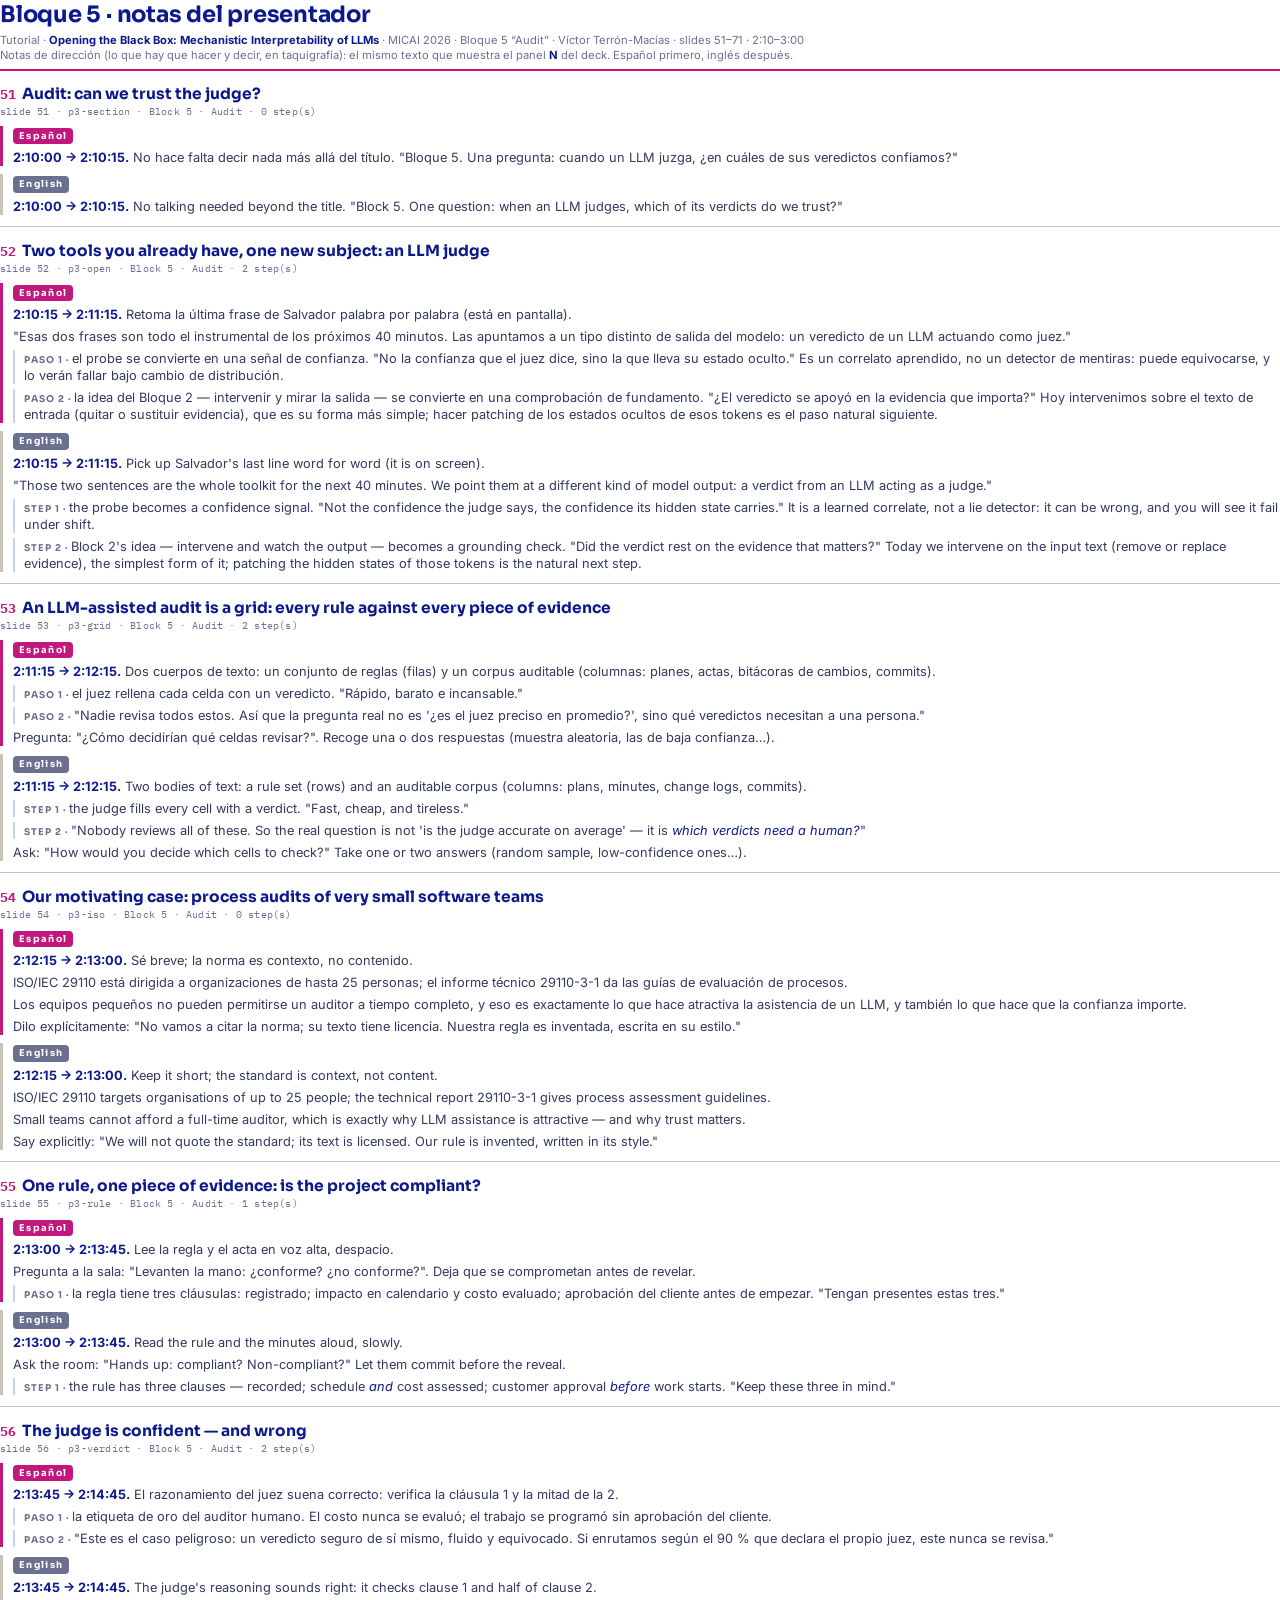
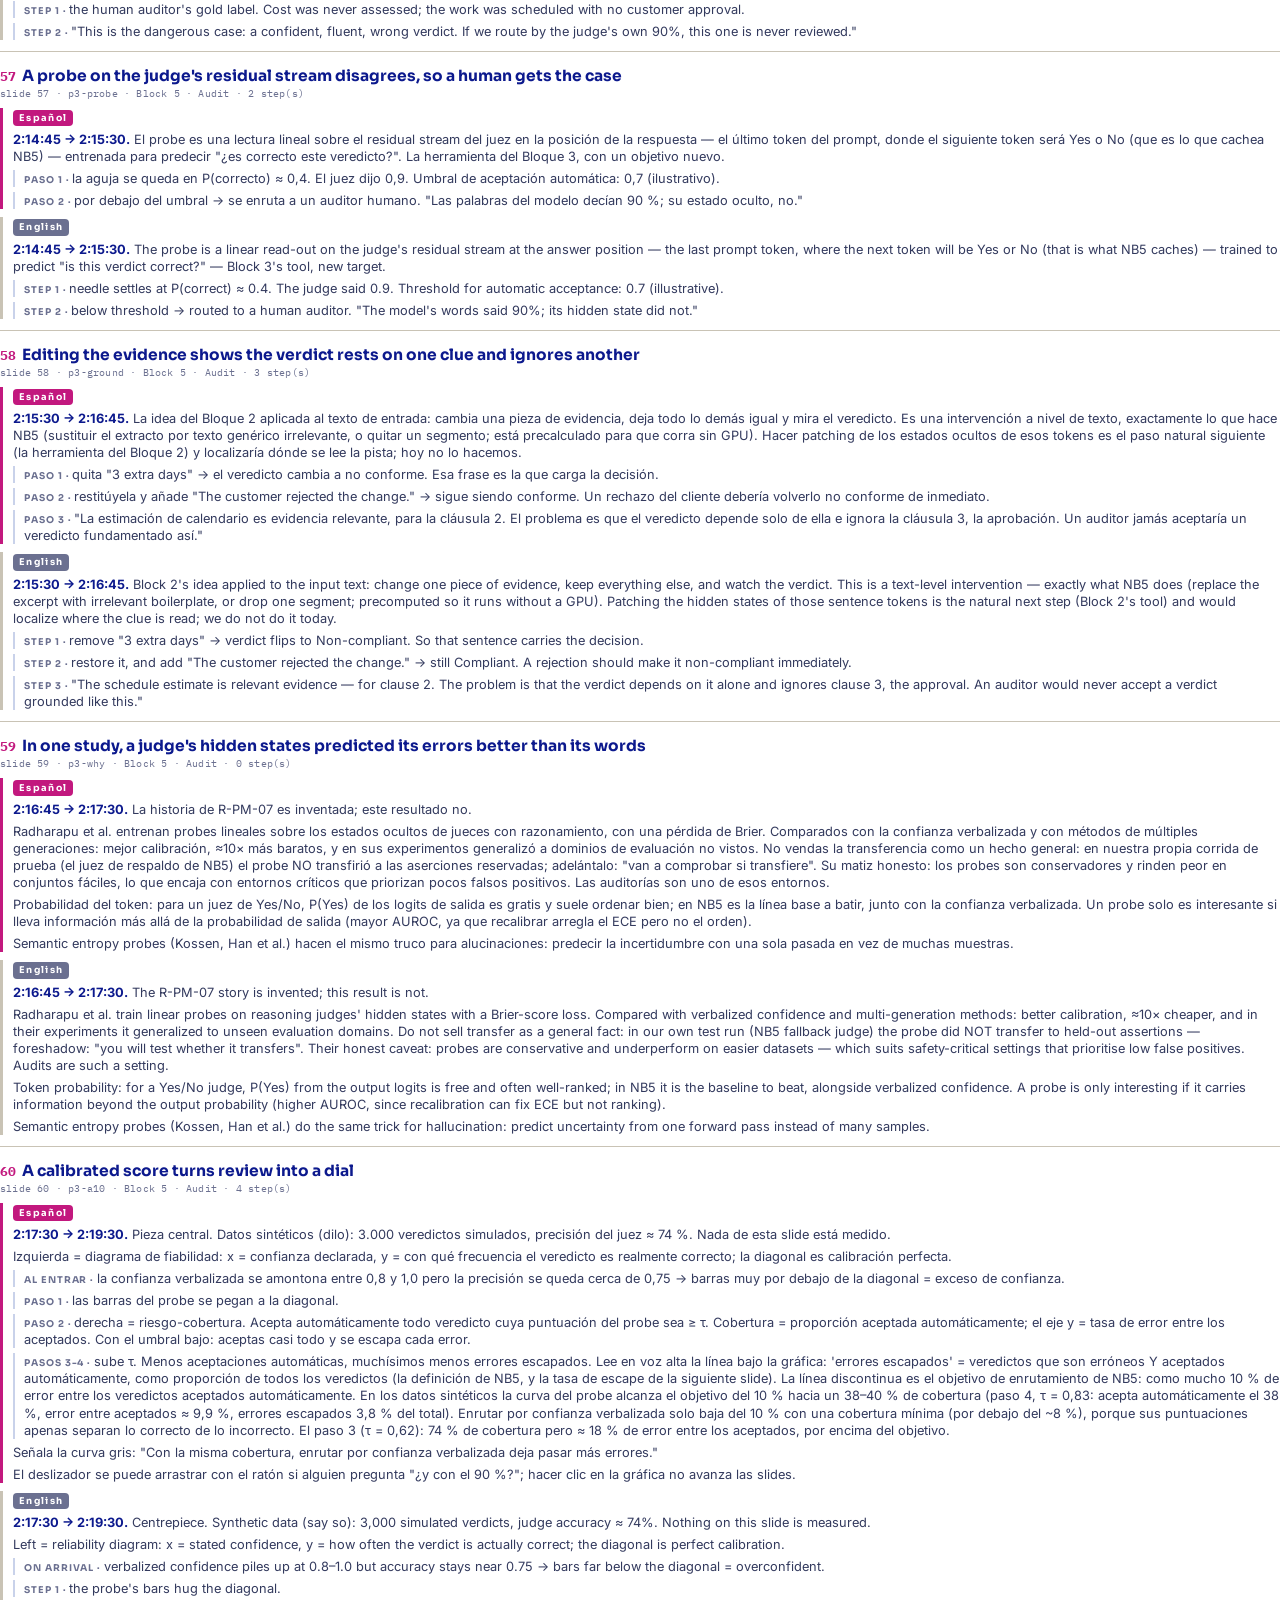
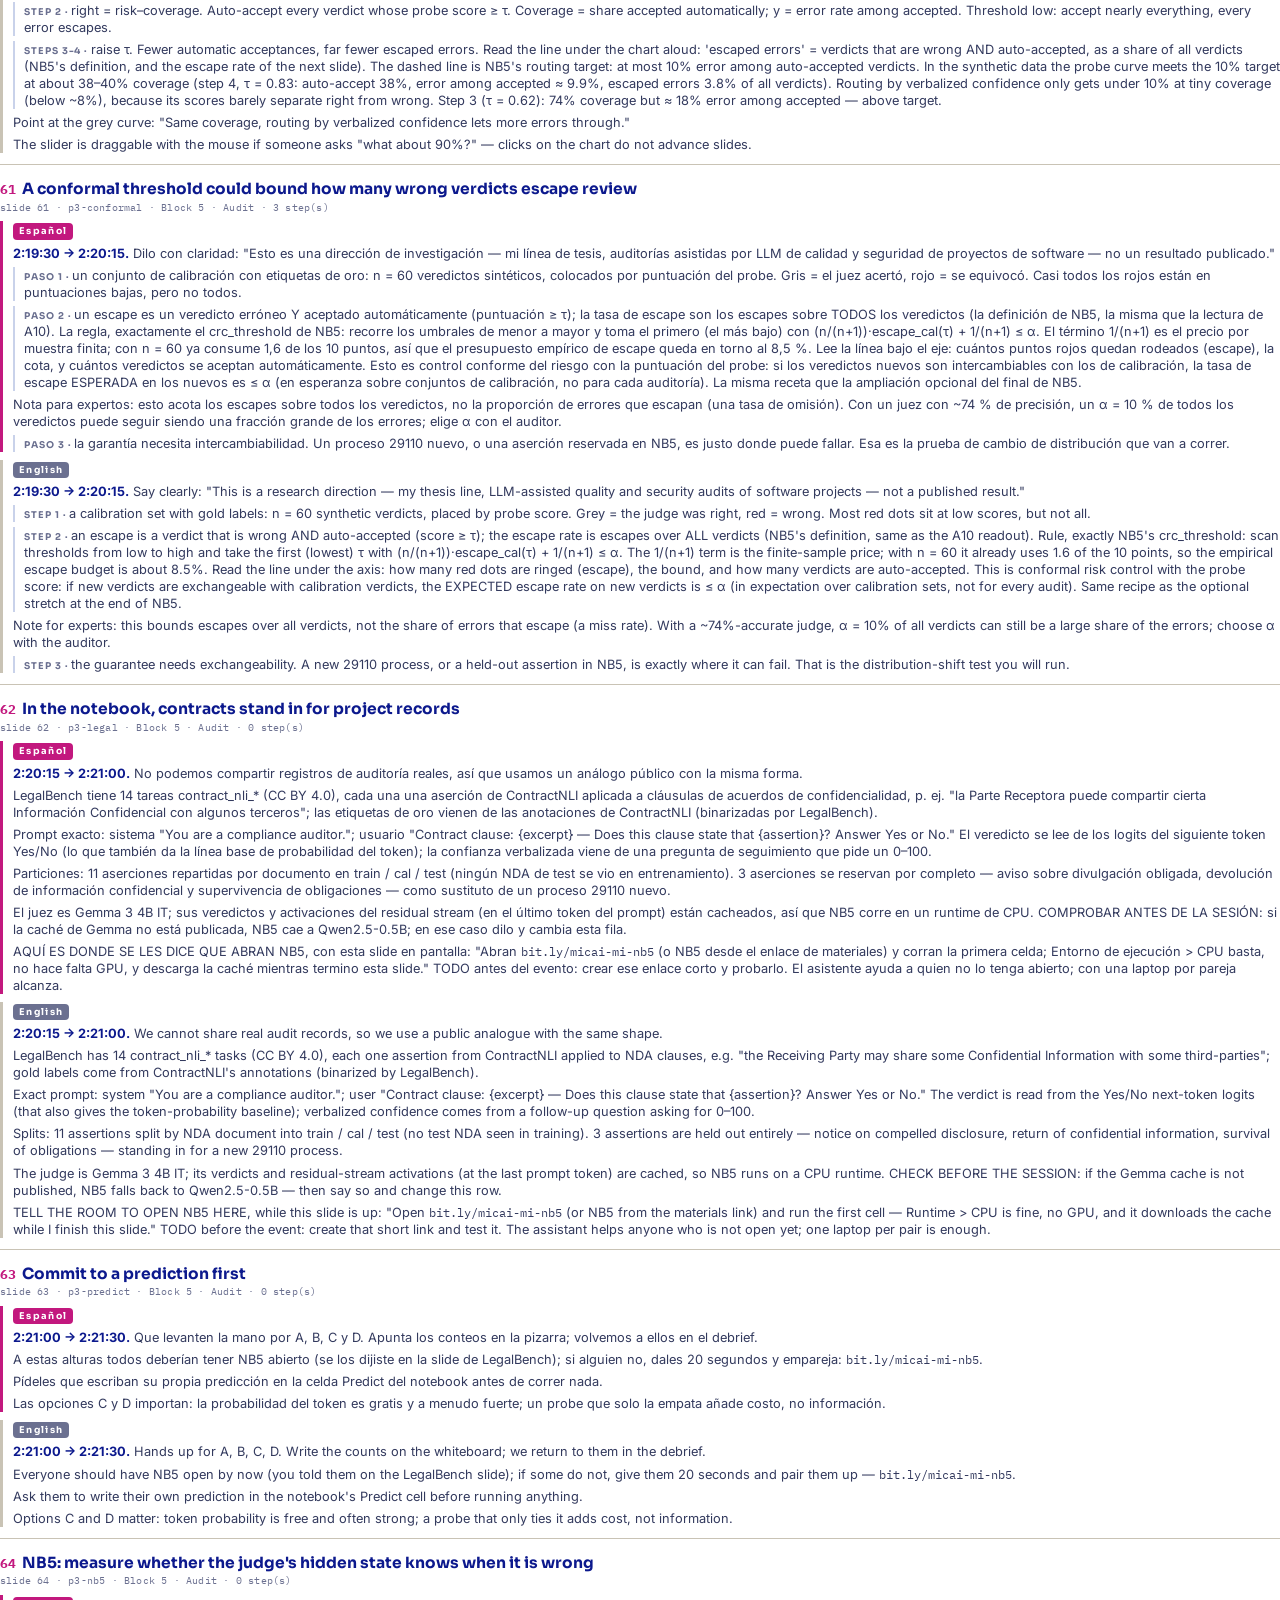
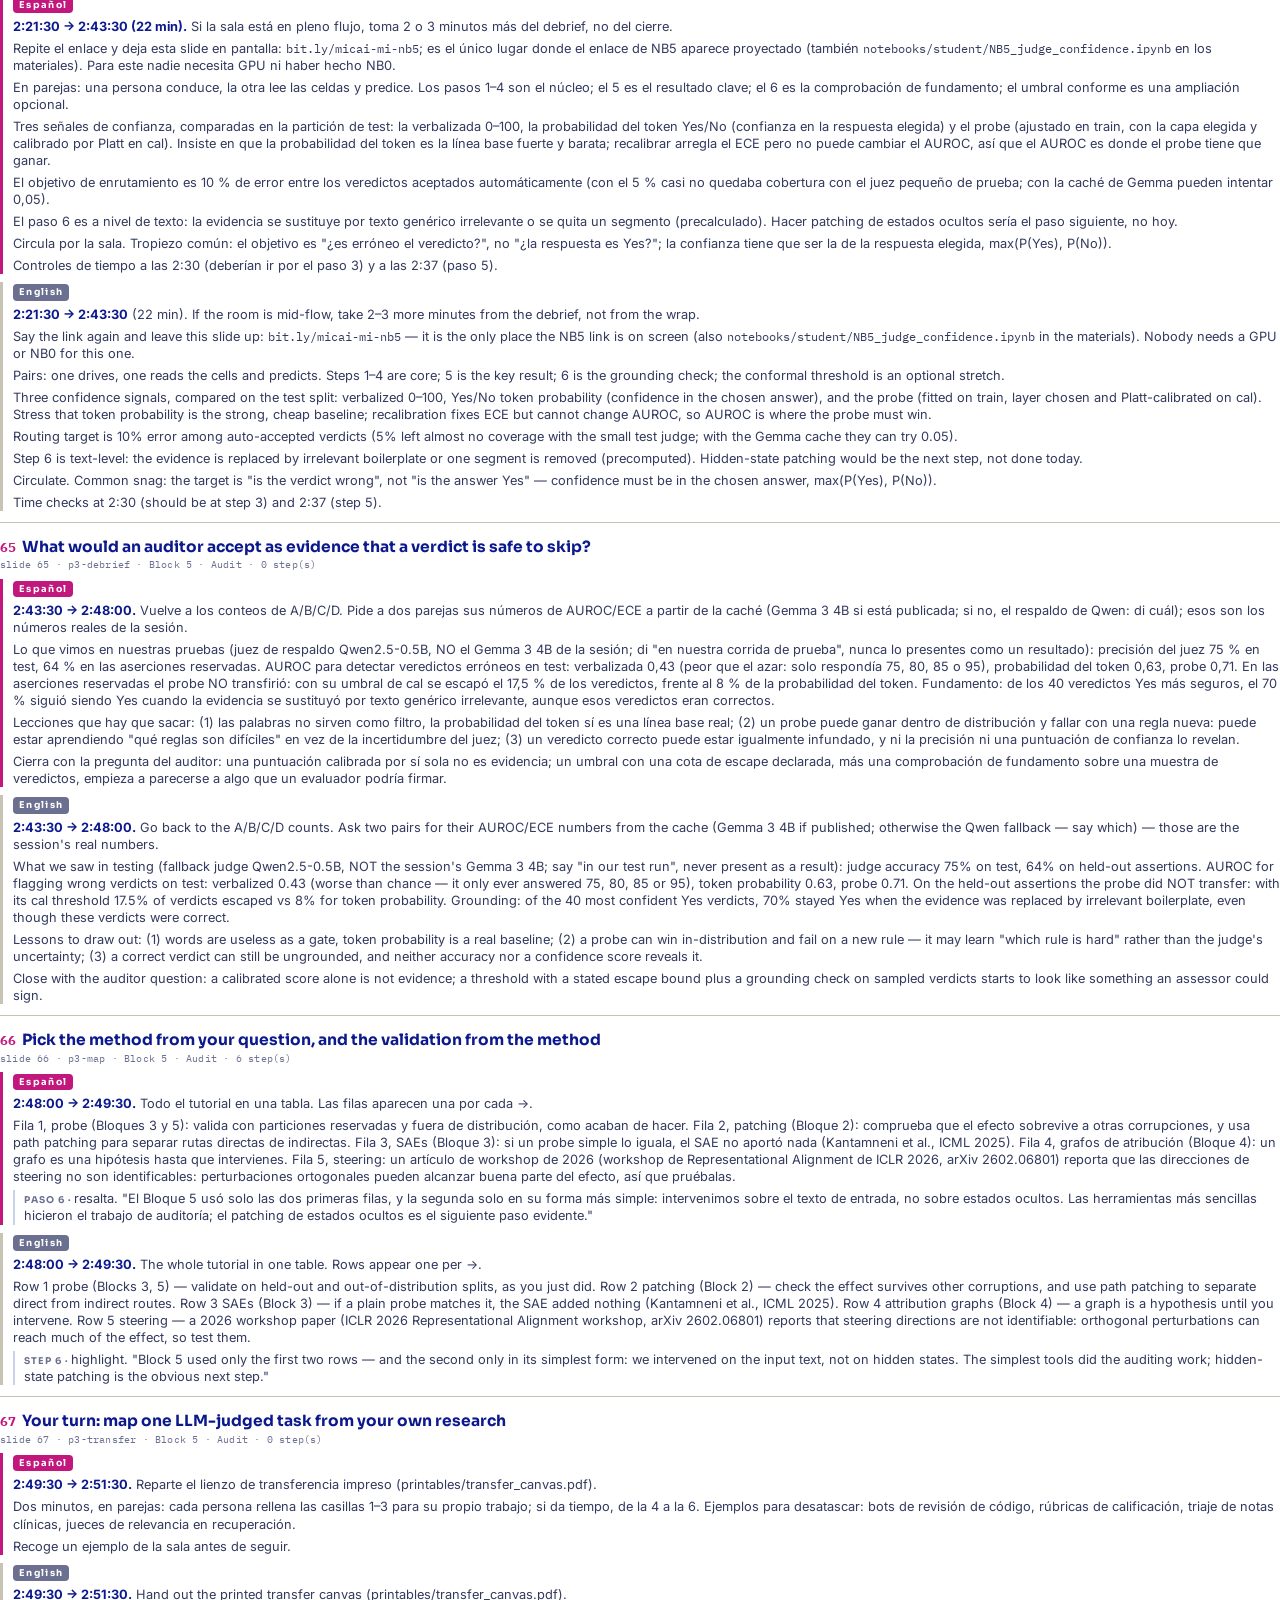
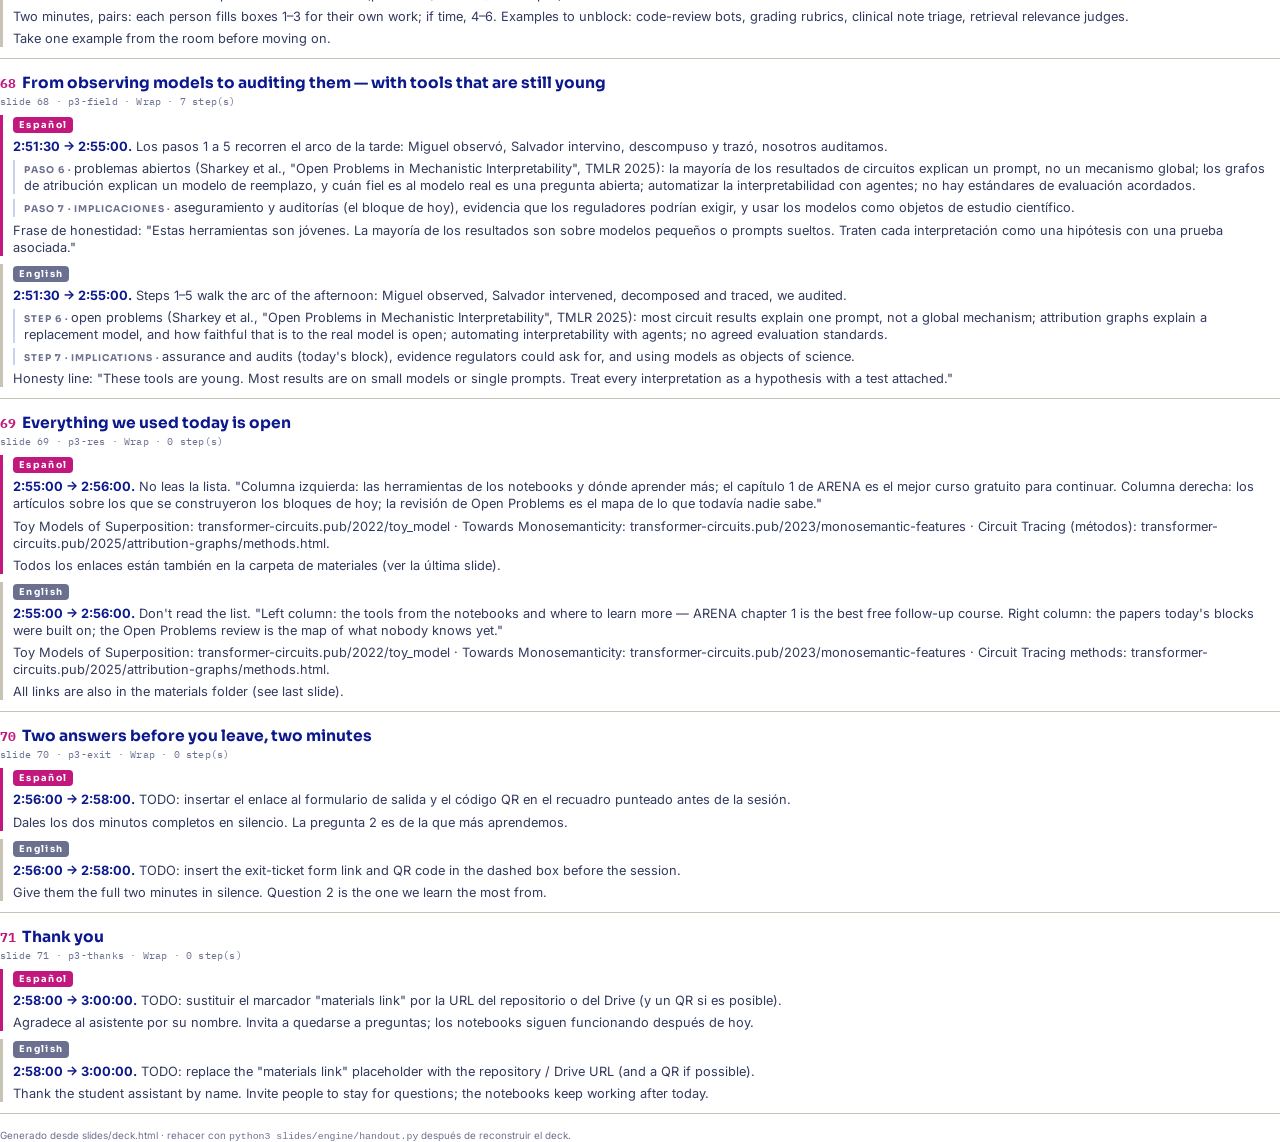
==== commit 0b7adf17: "Say where the room opens NB5 Block 5 never told the presenter when to hand the notebook to the room:" ====
--- a/printables/block5_notes.html
+++ b/printables/block5_notes.html
@@ -177,25 +177,30 @@
     <p>LegalBench tiene 14 tareas contract_nli_* (CC BY 4.0), cada una una aserción de ContractNLI aplicada a cláusulas de acuerdos de confidencialidad, p. ej. "la Parte Receptora puede compartir cierta Información Confidencial con algunos terceros"; las etiquetas de oro vienen de las anotaciones de ContractNLI (binarizadas por LegalBench).</p>
     <p>Prompt exacto: sistema "You are a compliance auditor."; usuario "Contract clause: {excerpt} — Does this clause state that {assertion}? Answer Yes or No." El veredicto se lee de los logits del siguiente token Yes/No (lo que también da la línea base de probabilidad del token); la confianza verbalizada viene de una pregunta de seguimiento que pide un 0–100.</p>
     <p>Particiones: 11 aserciones repartidas por documento en train / cal / test (ningún NDA de test se vio en entrenamiento). 3 aserciones se reservan por completo — aviso sobre divulgación obligada, devolución de información confidencial y supervivencia de obligaciones — como sustituto de un proceso 29110 nuevo.</p>
-    <p>El juez es Gemma 3 4B IT; sus veredictos y activaciones del residual stream (en el último token del prompt) están cacheados, así que NB5 corre en un runtime de CPU. COMPROBAR ANTES DE LA SESIÓN: si la caché de Gemma no está publicada, NB5 cae a Qwen2.5-0.5B; en ese caso dilo y cambia esta fila.</p></div>
+    <p>El juez es Gemma 3 4B IT; sus veredictos y activaciones del residual stream (en el último token del prompt) están cacheados, así que NB5 corre en un runtime de CPU. COMPROBAR ANTES DE LA SESIÓN: si la caché de Gemma no está publicada, NB5 cae a Qwen2.5-0.5B; en ese caso dilo y cambia esta fila.</p>
+    <p>AQUÍ ES DONDE SE LES DICE QUE ABRAN NB5, con esta slide en pantalla: "Abran <code>bit.ly/micai-mi-nb5</code> (o NB5 desde el enlace de materiales) y corran la primera celda; Entorno de ejecución &gt; CPU basta, no hace falta GPU, y descarga la caché mientras termino esta slide." TODO antes del evento: crear ese enlace corto y probarlo. El asistente ayuda a quien no lo tenga abierto; con una laptop por pareja alcanza.</p></div>
 <div class="lang en"><span class="tag">English</span>
 <p><b>2:20:15 → 2:21:00.</b> We cannot share real audit records, so we use a public analogue with the same shape.</p>
     <p>LegalBench has 14 contract_nli_* tasks (CC BY 4.0), each one assertion from ContractNLI applied to NDA clauses, e.g. "the Receiving Party may share some Confidential Information with some third-parties"; gold labels come from ContractNLI's annotations (binarized by LegalBench).</p>
     <p>Exact prompt: system "You are a compliance auditor."; user "Contract clause: {excerpt} — Does this clause state that {assertion}? Answer Yes or No." The verdict is read from the Yes/No next-token logits (that also gives the token-probability baseline); verbalized confidence comes from a follow-up question asking for 0–100.</p>
     <p>Splits: 11 assertions split by NDA document into train / cal / test (no test NDA seen in training). 3 assertions are held out entirely — notice on compelled disclosure, return of confidential information, survival of obligations — standing in for a new 29110 process.</p>
-    <p>The judge is Gemma 3 4B IT; its verdicts and residual-stream activations (at the last prompt token) are cached, so NB5 runs on a CPU runtime. CHECK BEFORE THE SESSION: if the Gemma cache is not published, NB5 falls back to Qwen2.5-0.5B — then say so and change this row.</p></div></div>
+    <p>The judge is Gemma 3 4B IT; its verdicts and residual-stream activations (at the last prompt token) are cached, so NB5 runs on a CPU runtime. CHECK BEFORE THE SESSION: if the Gemma cache is not published, NB5 falls back to Qwen2.5-0.5B — then say so and change this row.</p>
+    <p>TELL THE ROOM TO OPEN NB5 HERE, while this slide is up: "Open <code>bit.ly/micai-mi-nb5</code> (or NB5 from the materials link) and run the first cell — Runtime &gt; CPU is fine, no GPU, and it downloads the cache while I finish this slide." TODO before the event: create that short link and test it. The assistant helps anyone who is not open yet; one laptop per pair is enough.</p></div></div>
 <div class="slide"><h2><span class="n">63</span>Commit to a prediction first</h2><p class="meta">slide 63 · p3-predict · Block 5 · Audit · 0 step(s)</p>
 <div class="lang es"><span class="tag">Español</span>
 <p><b>2:21:00 → 2:21:30.</b> Que levanten la mano por A, B, C y D. Apunta los conteos en la pizarra; volvemos a ellos en el debrief.</p>
+    <p>A estas alturas todos deberían tener NB5 abierto (se los dijiste en la slide de LegalBench); si alguien no, dales 20 segundos y empareja: <code>bit.ly/micai-mi-nb5</code>.</p>
     <p>Pídeles que escriban su propia predicción en la celda Predict del notebook antes de correr nada.</p>
     <p>Las opciones C y D importan: la probabilidad del token es gratis y a menudo fuerte; un probe que solo la empata añade costo, no información.</p></div>
 <div class="lang en"><span class="tag">English</span>
 <p><b>2:21:00 → 2:21:30.</b> Hands up for A, B, C, D. Write the counts on the whiteboard; we return to them in the debrief.</p>
+    <p>Everyone should have NB5 open by now (you told them on the LegalBench slide); if some do not, give them 20 seconds and pair them up — <code>bit.ly/micai-mi-nb5</code>.</p>
     <p>Ask them to write their own prediction in the notebook's Predict cell before running anything.</p>
     <p>Options C and D matter: token probability is free and often strong; a probe that only ties it adds cost, not information.</p></div></div>
 <div class="slide"><h2><span class="n">64</span>NB5: measure whether the judge&#x27;s hidden state knows when it is wrong</h2><p class="meta">slide 64 · p3-nb5 · Block 5 · Audit · 0 step(s)</p>
 <div class="lang es"><span class="tag">Español</span>
 <p><b>2:21:30 → 2:43:30 (22 min).</b> Si la sala está en pleno flujo, toma 2 o 3 minutos más del debrief, no del cierre.</p>
+    <p>Repite el enlace y deja esta slide en pantalla: <code>bit.ly/micai-mi-nb5</code>; es el único lugar donde el enlace de NB5 aparece proyectado (también <code>notebooks/student/NB5_judge_confidence.ipynb</code> en los materiales). Para este nadie necesita GPU ni haber hecho NB0.</p>
     <p>En parejas: una persona conduce, la otra lee las celdas y predice. Los pasos 1–4 son el núcleo; el 5 es el resultado clave; el 6 es la comprobación de fundamento; el umbral conforme es una ampliación opcional.</p>
     <p>Tres señales de confianza, comparadas en la partición de test: la verbalizada 0–100, la probabilidad del token Yes/No (confianza en la respuesta elegida) y el probe (ajustado en train, con la capa elegida y calibrado por Platt en cal). Insiste en que la probabilidad del token es la línea base fuerte y barata; recalibrar arregla el ECE pero no puede cambiar el AUROC, así que el AUROC es donde el probe tiene que ganar.</p>
     <p>El objetivo de enrutamiento es 10 % de error entre los veredictos aceptados automáticamente (con el 5 % casi no quedaba cobertura con el juez pequeño de prueba; con la caché de Gemma pueden intentar 0,05).</p>
@@ -204,6 +209,7 @@
     <p>Controles de tiempo a las 2:30 (deberían ir por el paso 3) y a las 2:37 (paso 5).</p></div>
 <div class="lang en"><span class="tag">English</span>
 <p><b>2:21:30 → 2:43:30</b> (22 min). If the room is mid-flow, take 2–3 more minutes from the debrief, not from the wrap.</p>
+    <p>Say the link again and leave this slide up: <code>bit.ly/micai-mi-nb5</code> — it is the only place the NB5 link is on screen (also <code>notebooks/student/NB5_judge_confidence.ipynb</code> in the materials). Nobody needs a GPU or NB0 for this one.</p>
     <p>Pairs: one drives, one reads the cells and predicts. Steps 1–4 are core; 5 is the key result; 6 is the grounding check; the conformal threshold is an optional stretch.</p>
     <p>Three confidence signals, compared on the test split: verbalized 0–100, Yes/No token probability (confidence in the chosen answer), and the probe (fitted on train, layer chosen and Platt-calibrated on cal). Stress that token probability is the strong, cheap baseline; recalibration fixes ECE but cannot change AUROC, so AUROC is where the probe must win.</p>
     <p>Routing target is 10% error among auto-accepted verdicts (5% left almost no coverage with the small test judge; with the Gemma cache they can try 0.05).</p>
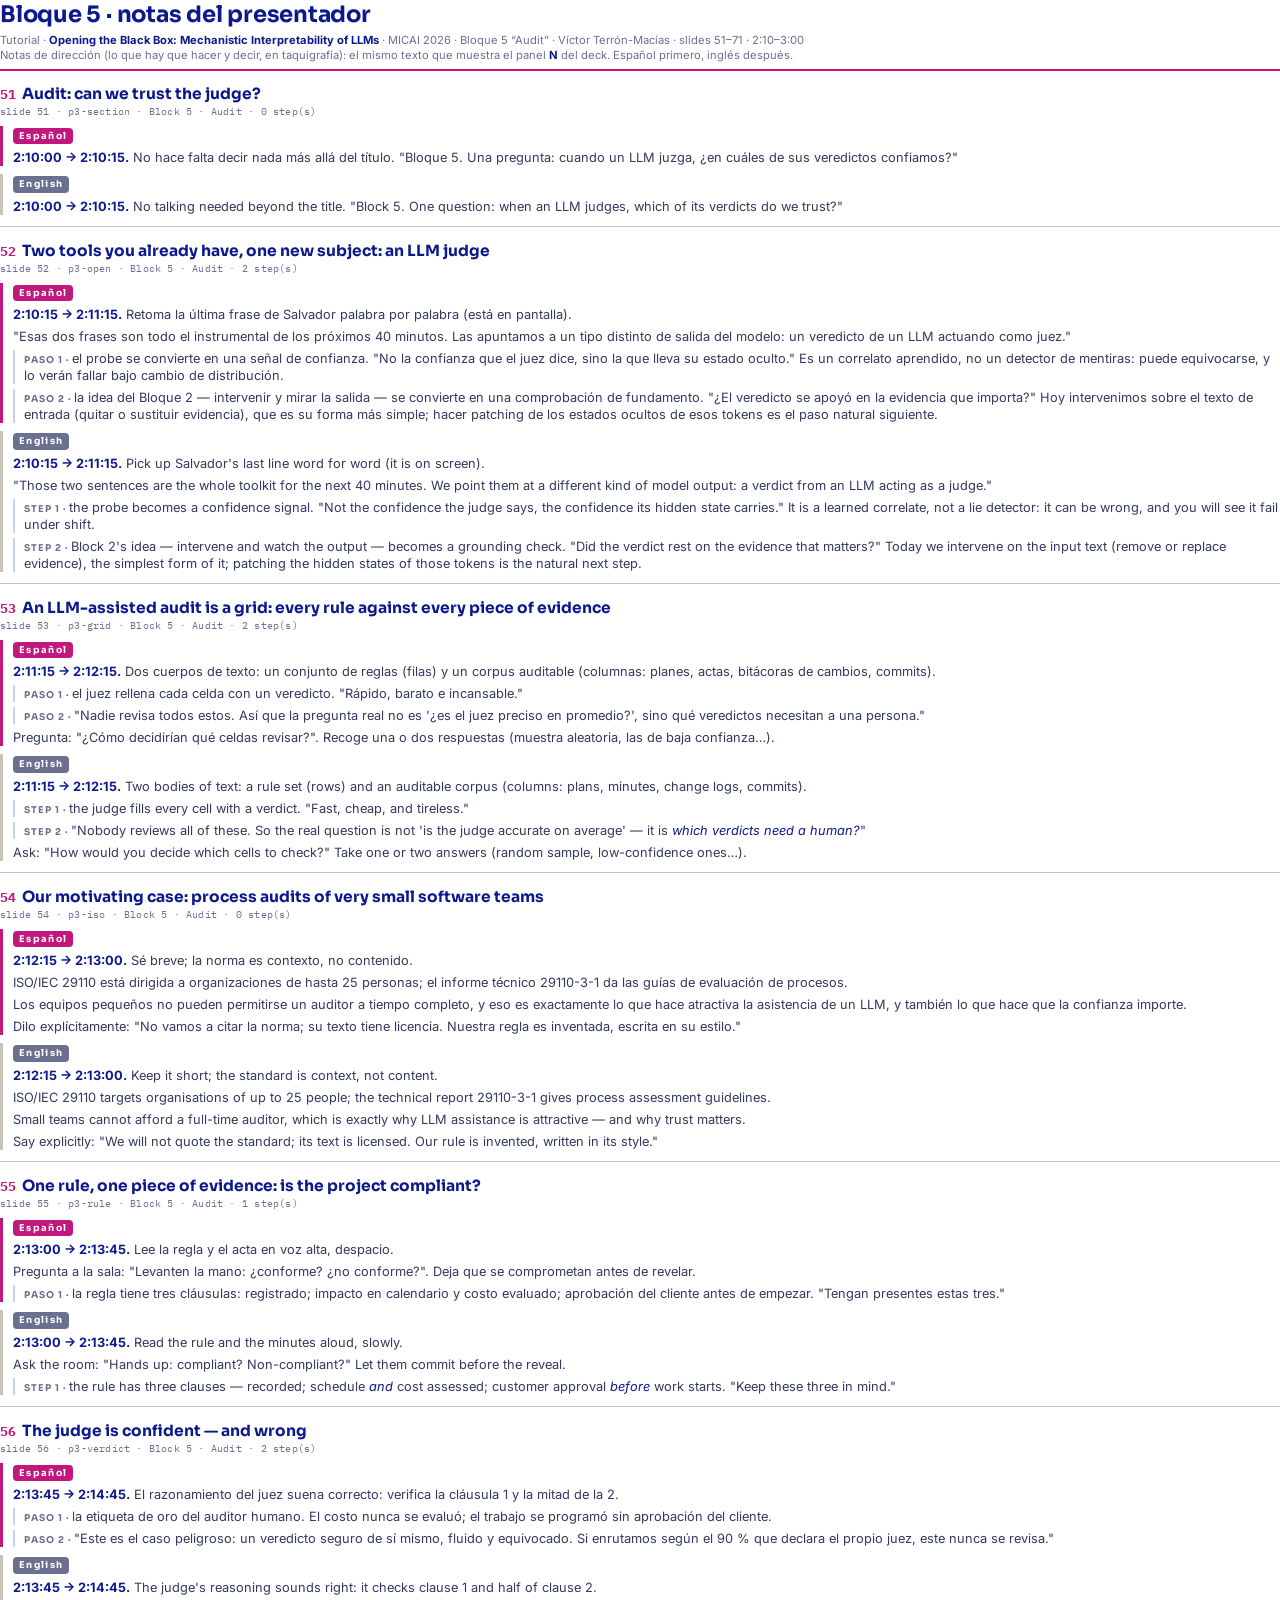
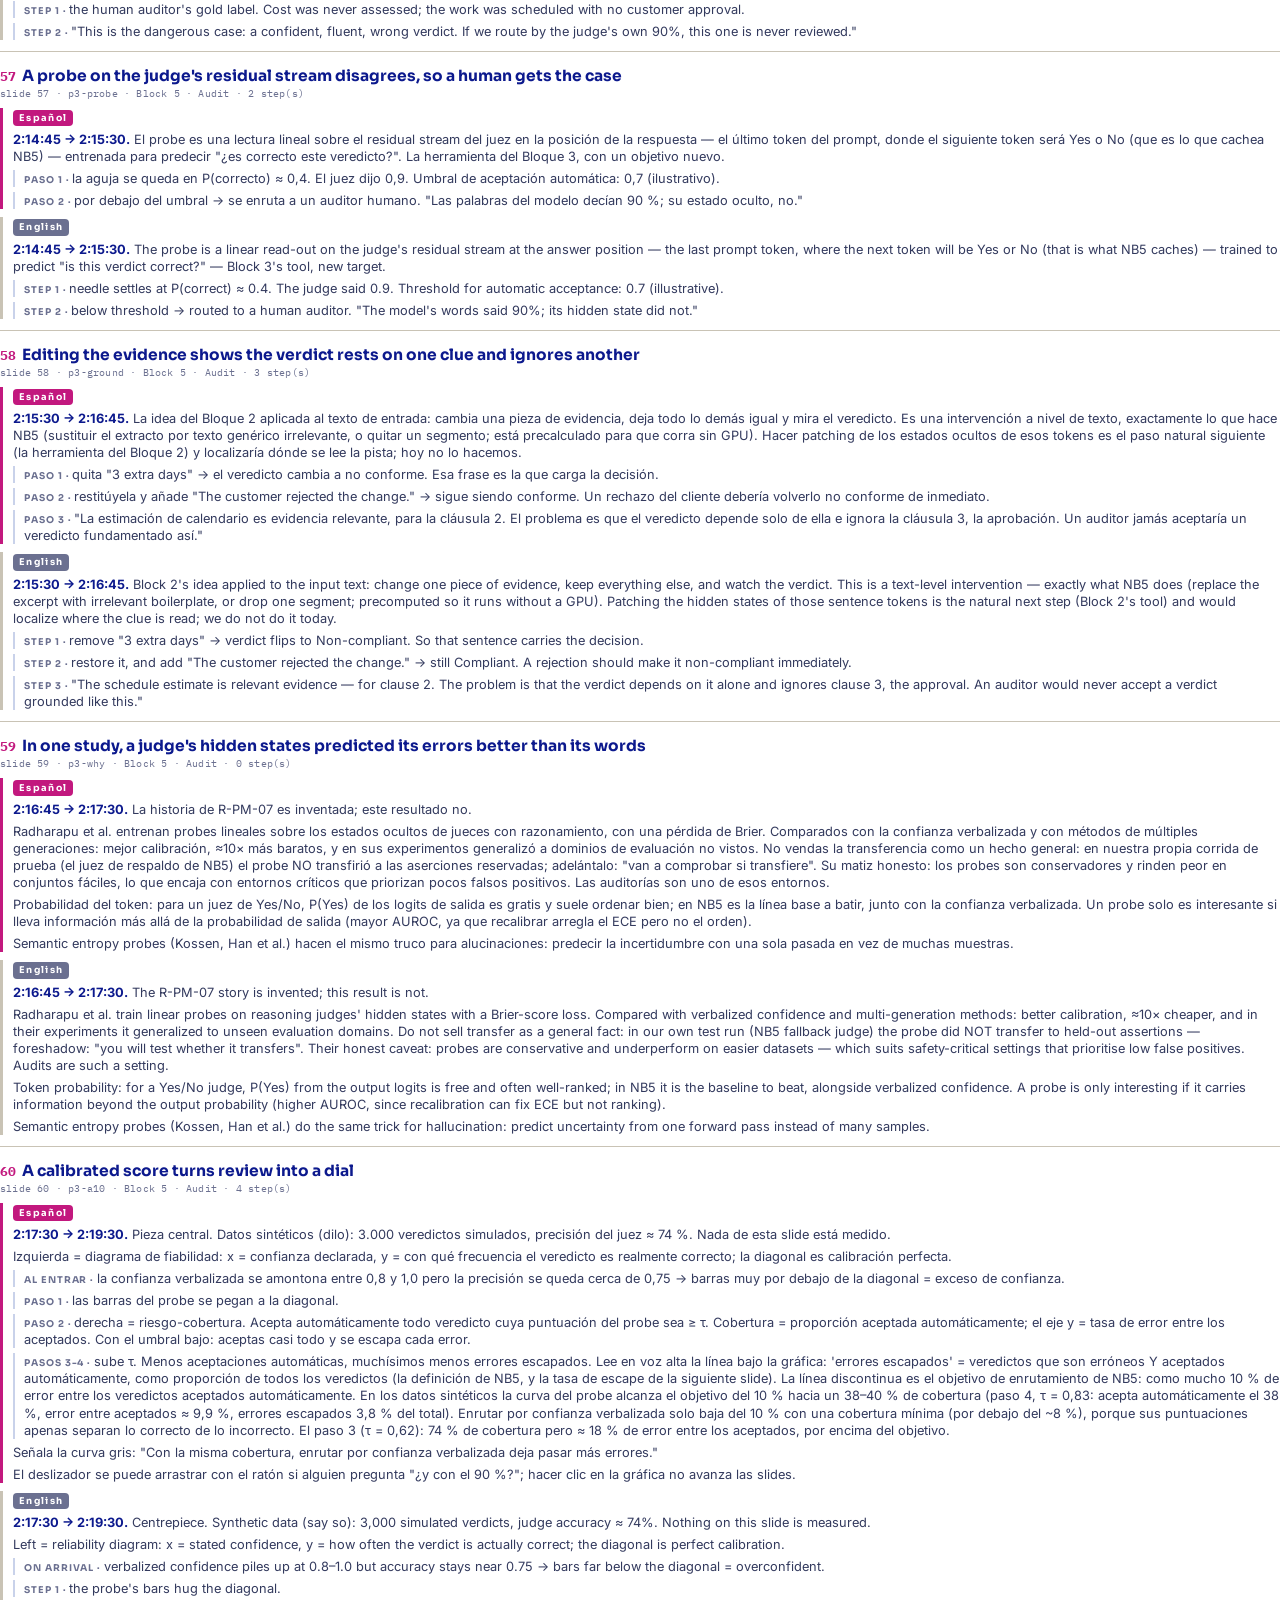
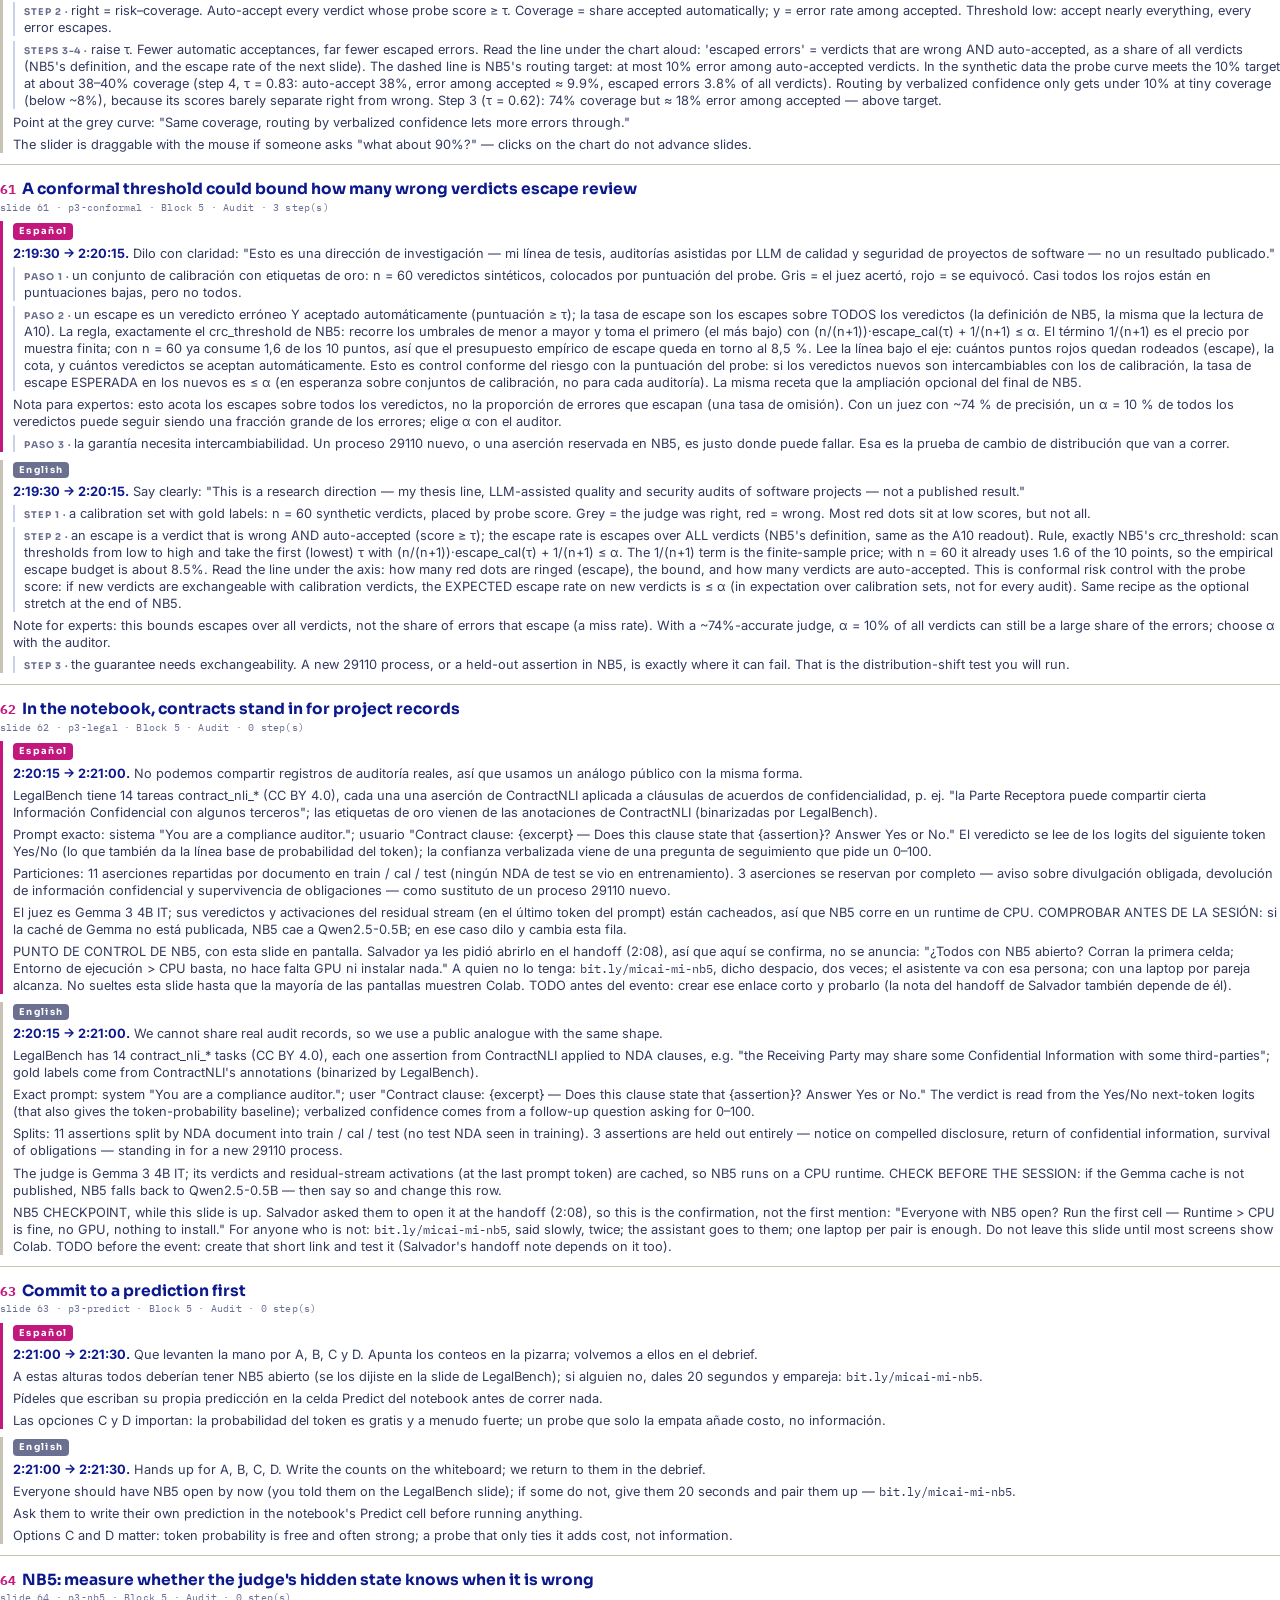
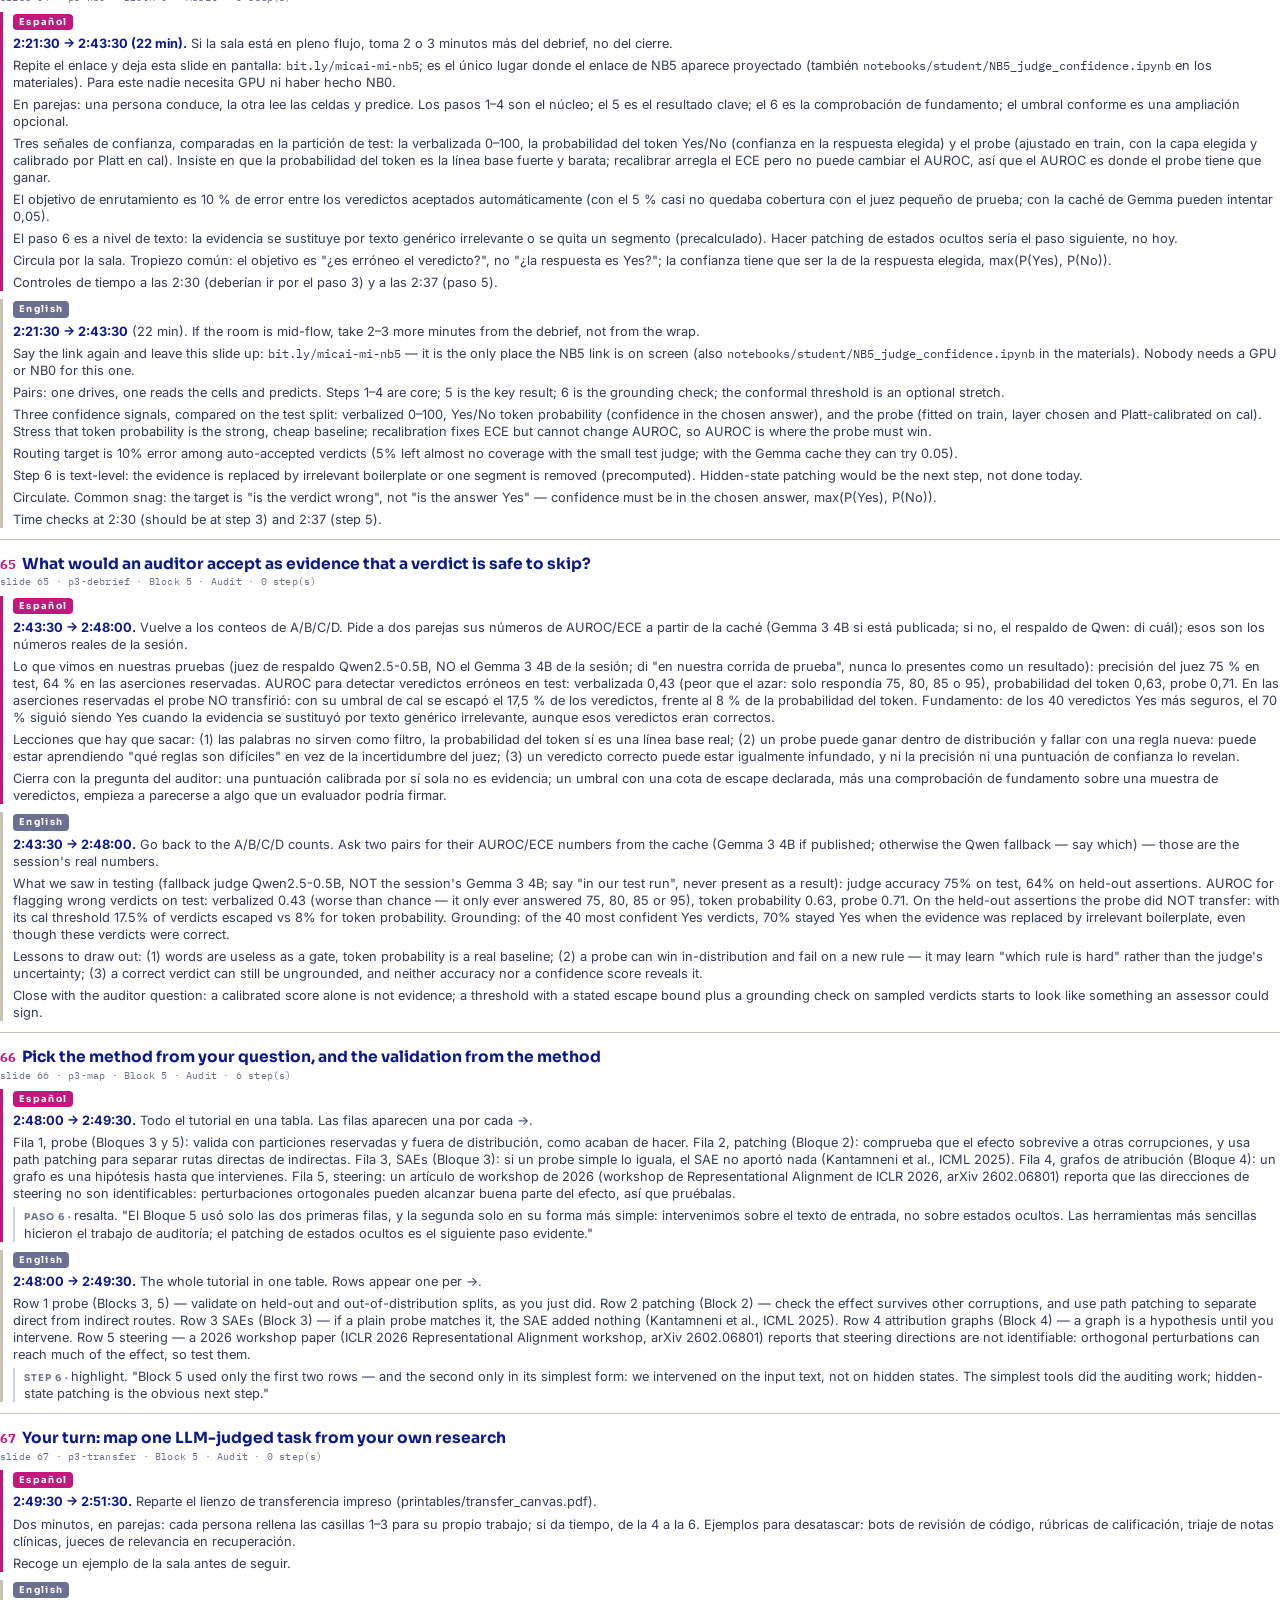
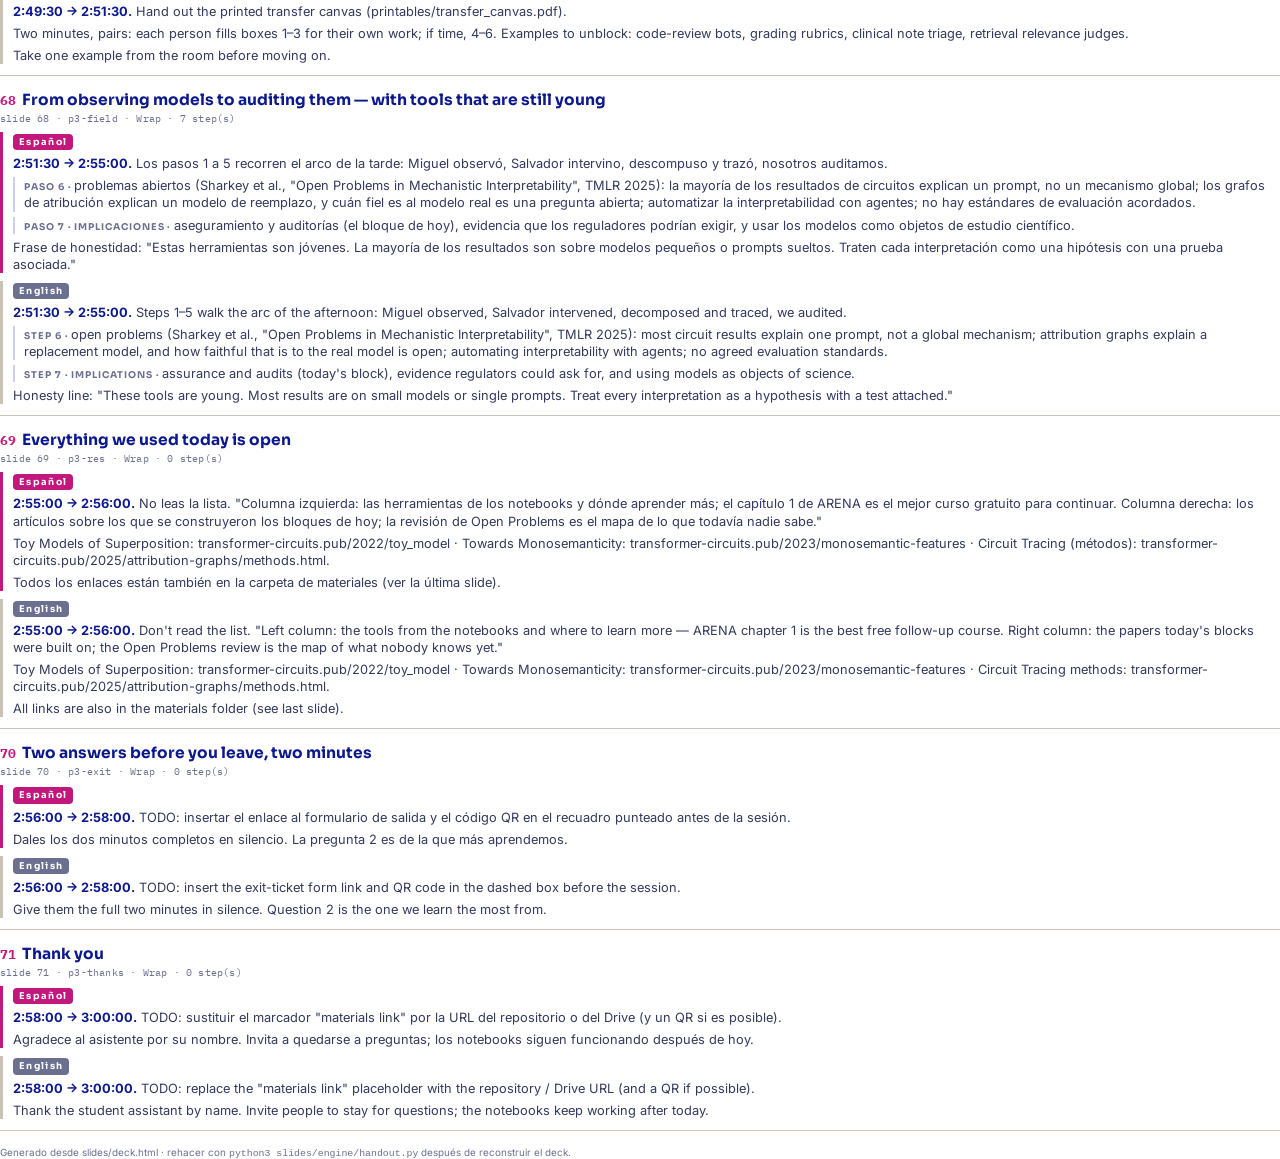
==== commit 717f41b6: "Hand NB5 over at the 2:08 handoff, not at 2:20 Salvador's handoff note now ends by asking the room t" ====
--- a/printables/block5_notes.html
+++ b/printables/block5_notes.html
@@ -178,14 +178,14 @@
     <p>Prompt exacto: sistema "You are a compliance auditor."; usuario "Contract clause: {excerpt} — Does this clause state that {assertion}? Answer Yes or No." El veredicto se lee de los logits del siguiente token Yes/No (lo que también da la línea base de probabilidad del token); la confianza verbalizada viene de una pregunta de seguimiento que pide un 0–100.</p>
     <p>Particiones: 11 aserciones repartidas por documento en train / cal / test (ningún NDA de test se vio en entrenamiento). 3 aserciones se reservan por completo — aviso sobre divulgación obligada, devolución de información confidencial y supervivencia de obligaciones — como sustituto de un proceso 29110 nuevo.</p>
     <p>El juez es Gemma 3 4B IT; sus veredictos y activaciones del residual stream (en el último token del prompt) están cacheados, así que NB5 corre en un runtime de CPU. COMPROBAR ANTES DE LA SESIÓN: si la caché de Gemma no está publicada, NB5 cae a Qwen2.5-0.5B; en ese caso dilo y cambia esta fila.</p>
-    <p>AQUÍ ES DONDE SE LES DICE QUE ABRAN NB5, con esta slide en pantalla: "Abran <code>bit.ly/micai-mi-nb5</code> (o NB5 desde el enlace de materiales) y corran la primera celda; Entorno de ejecución &gt; CPU basta, no hace falta GPU, y descarga la caché mientras termino esta slide." TODO antes del evento: crear ese enlace corto y probarlo. El asistente ayuda a quien no lo tenga abierto; con una laptop por pareja alcanza.</p></div>
+    <p>PUNTO DE CONTROL DE NB5, con esta slide en pantalla. Salvador ya les pidió abrirlo en el handoff (2:08), así que aquí se confirma, no se anuncia: "¿Todos con NB5 abierto? Corran la primera celda; Entorno de ejecución &gt; CPU basta, no hace falta GPU ni instalar nada." A quien no lo tenga: <code>bit.ly/micai-mi-nb5</code>, dicho despacio, dos veces; el asistente va con esa persona; con una laptop por pareja alcanza. No sueltes esta slide hasta que la mayoría de las pantallas muestren Colab. TODO antes del evento: crear ese enlace corto y probarlo (la nota del handoff de Salvador también depende de él).</p></div>
 <div class="lang en"><span class="tag">English</span>
 <p><b>2:20:15 → 2:21:00.</b> We cannot share real audit records, so we use a public analogue with the same shape.</p>
     <p>LegalBench has 14 contract_nli_* tasks (CC BY 4.0), each one assertion from ContractNLI applied to NDA clauses, e.g. "the Receiving Party may share some Confidential Information with some third-parties"; gold labels come from ContractNLI's annotations (binarized by LegalBench).</p>
     <p>Exact prompt: system "You are a compliance auditor."; user "Contract clause: {excerpt} — Does this clause state that {assertion}? Answer Yes or No." The verdict is read from the Yes/No next-token logits (that also gives the token-probability baseline); verbalized confidence comes from a follow-up question asking for 0–100.</p>
     <p>Splits: 11 assertions split by NDA document into train / cal / test (no test NDA seen in training). 3 assertions are held out entirely — notice on compelled disclosure, return of confidential information, survival of obligations — standing in for a new 29110 process.</p>
     <p>The judge is Gemma 3 4B IT; its verdicts and residual-stream activations (at the last prompt token) are cached, so NB5 runs on a CPU runtime. CHECK BEFORE THE SESSION: if the Gemma cache is not published, NB5 falls back to Qwen2.5-0.5B — then say so and change this row.</p>
-    <p>TELL THE ROOM TO OPEN NB5 HERE, while this slide is up: "Open <code>bit.ly/micai-mi-nb5</code> (or NB5 from the materials link) and run the first cell — Runtime &gt; CPU is fine, no GPU, and it downloads the cache while I finish this slide." TODO before the event: create that short link and test it. The assistant helps anyone who is not open yet; one laptop per pair is enough.</p></div></div>
+    <p>NB5 CHECKPOINT, while this slide is up. Salvador asked them to open it at the handoff (2:08), so this is the confirmation, not the first mention: "Everyone with NB5 open? Run the first cell — Runtime &gt; CPU is fine, no GPU, nothing to install." For anyone who is not: <code>bit.ly/micai-mi-nb5</code>, said slowly, twice; the assistant goes to them; one laptop per pair is enough. Do not leave this slide until most screens show Colab. TODO before the event: create that short link and test it (Salvador's handoff note depends on it too).</p></div></div>
 <div class="slide"><h2><span class="n">63</span>Commit to a prediction first</h2><p class="meta">slide 63 · p3-predict · Block 5 · Audit · 0 step(s)</p>
 <div class="lang es"><span class="tag">Español</span>
 <p><b>2:21:00 → 2:21:30.</b> Que levanten la mano por A, B, C y D. Apunta los conteos en la pizarra; volvemos a ellos en el debrief.</p>
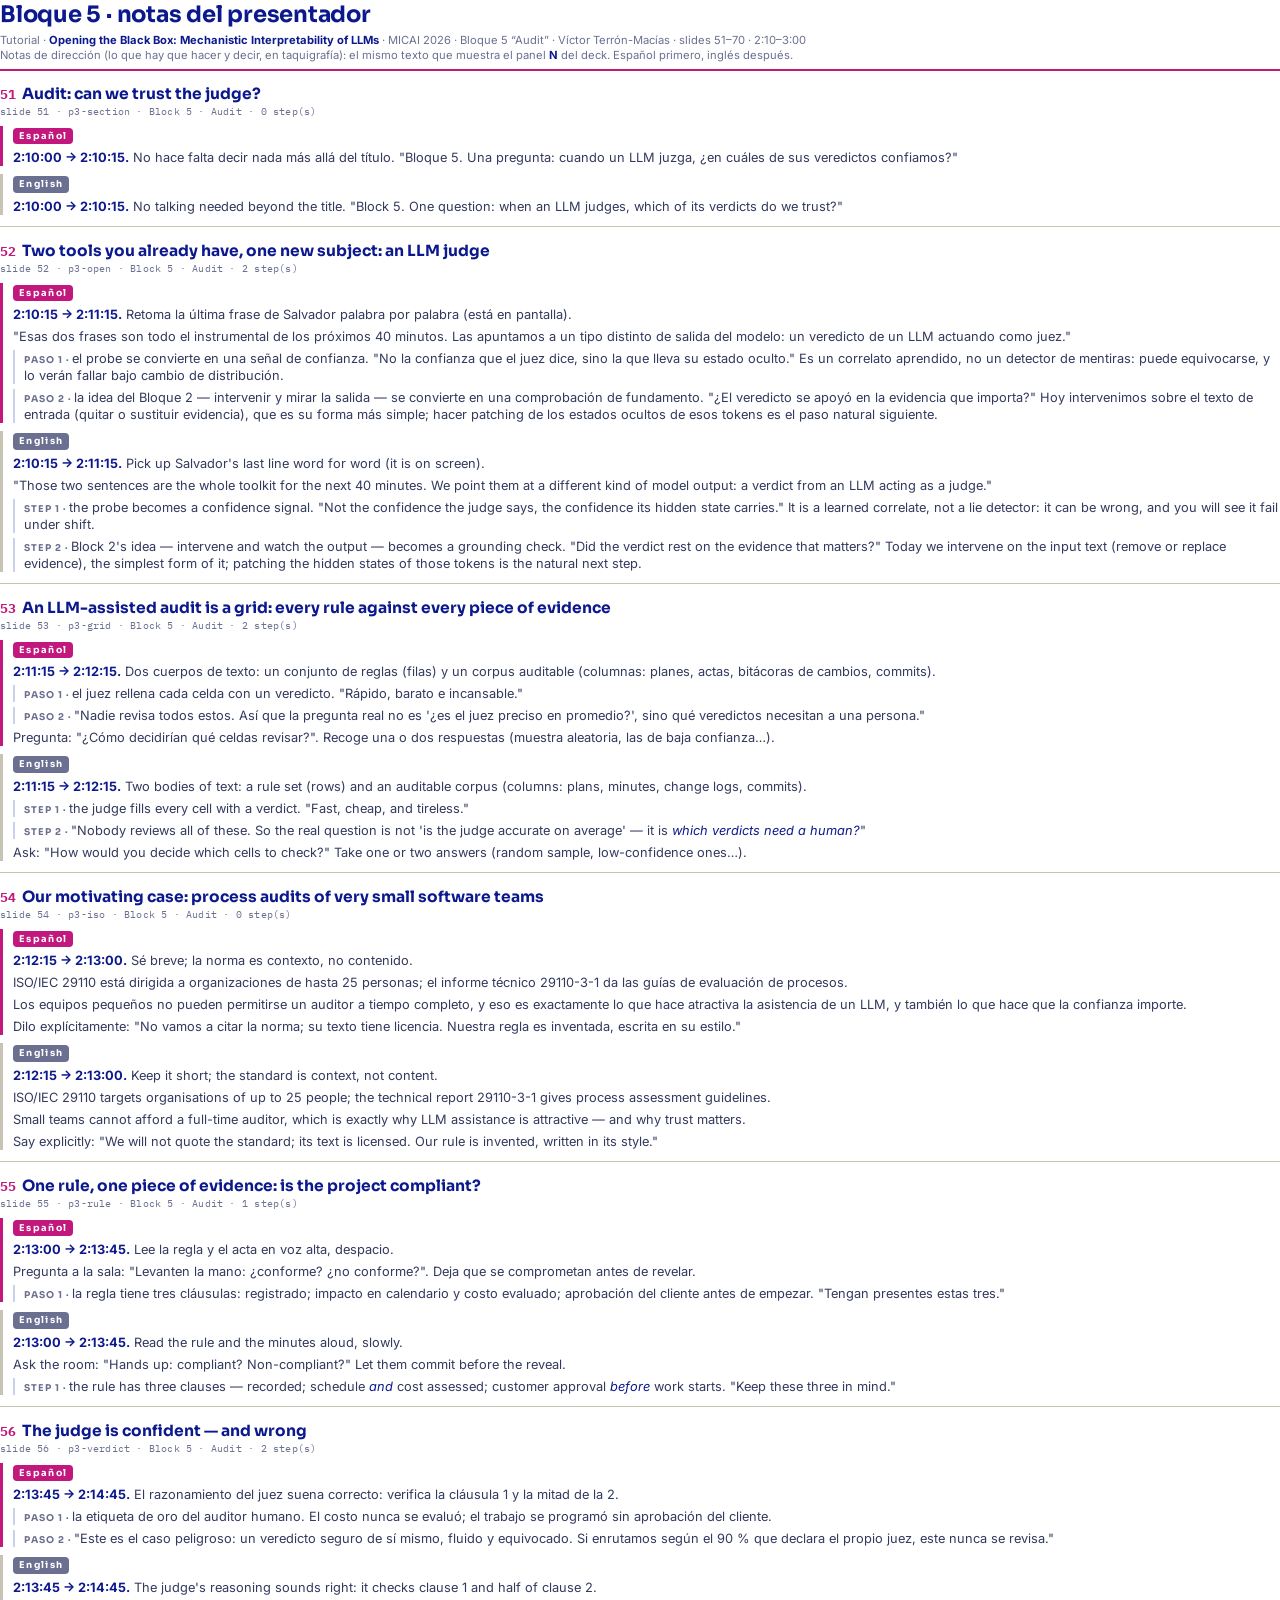
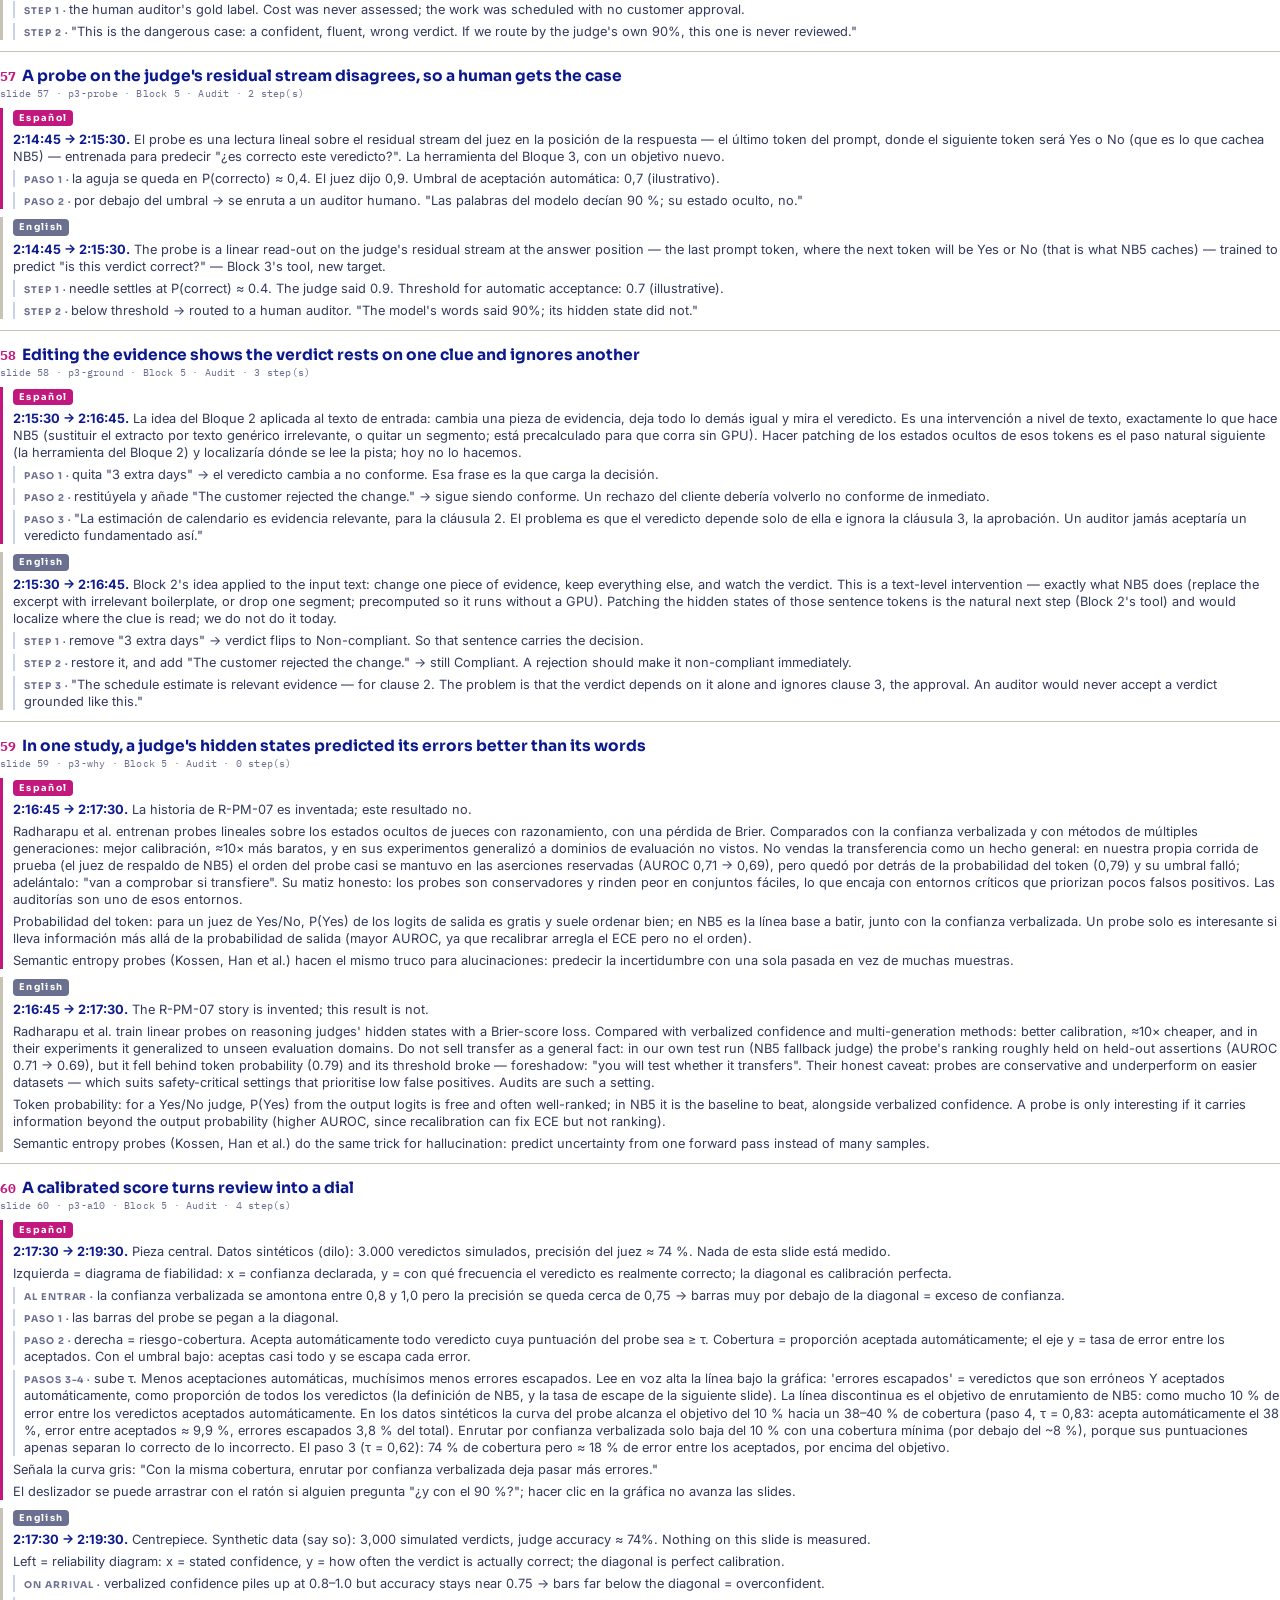
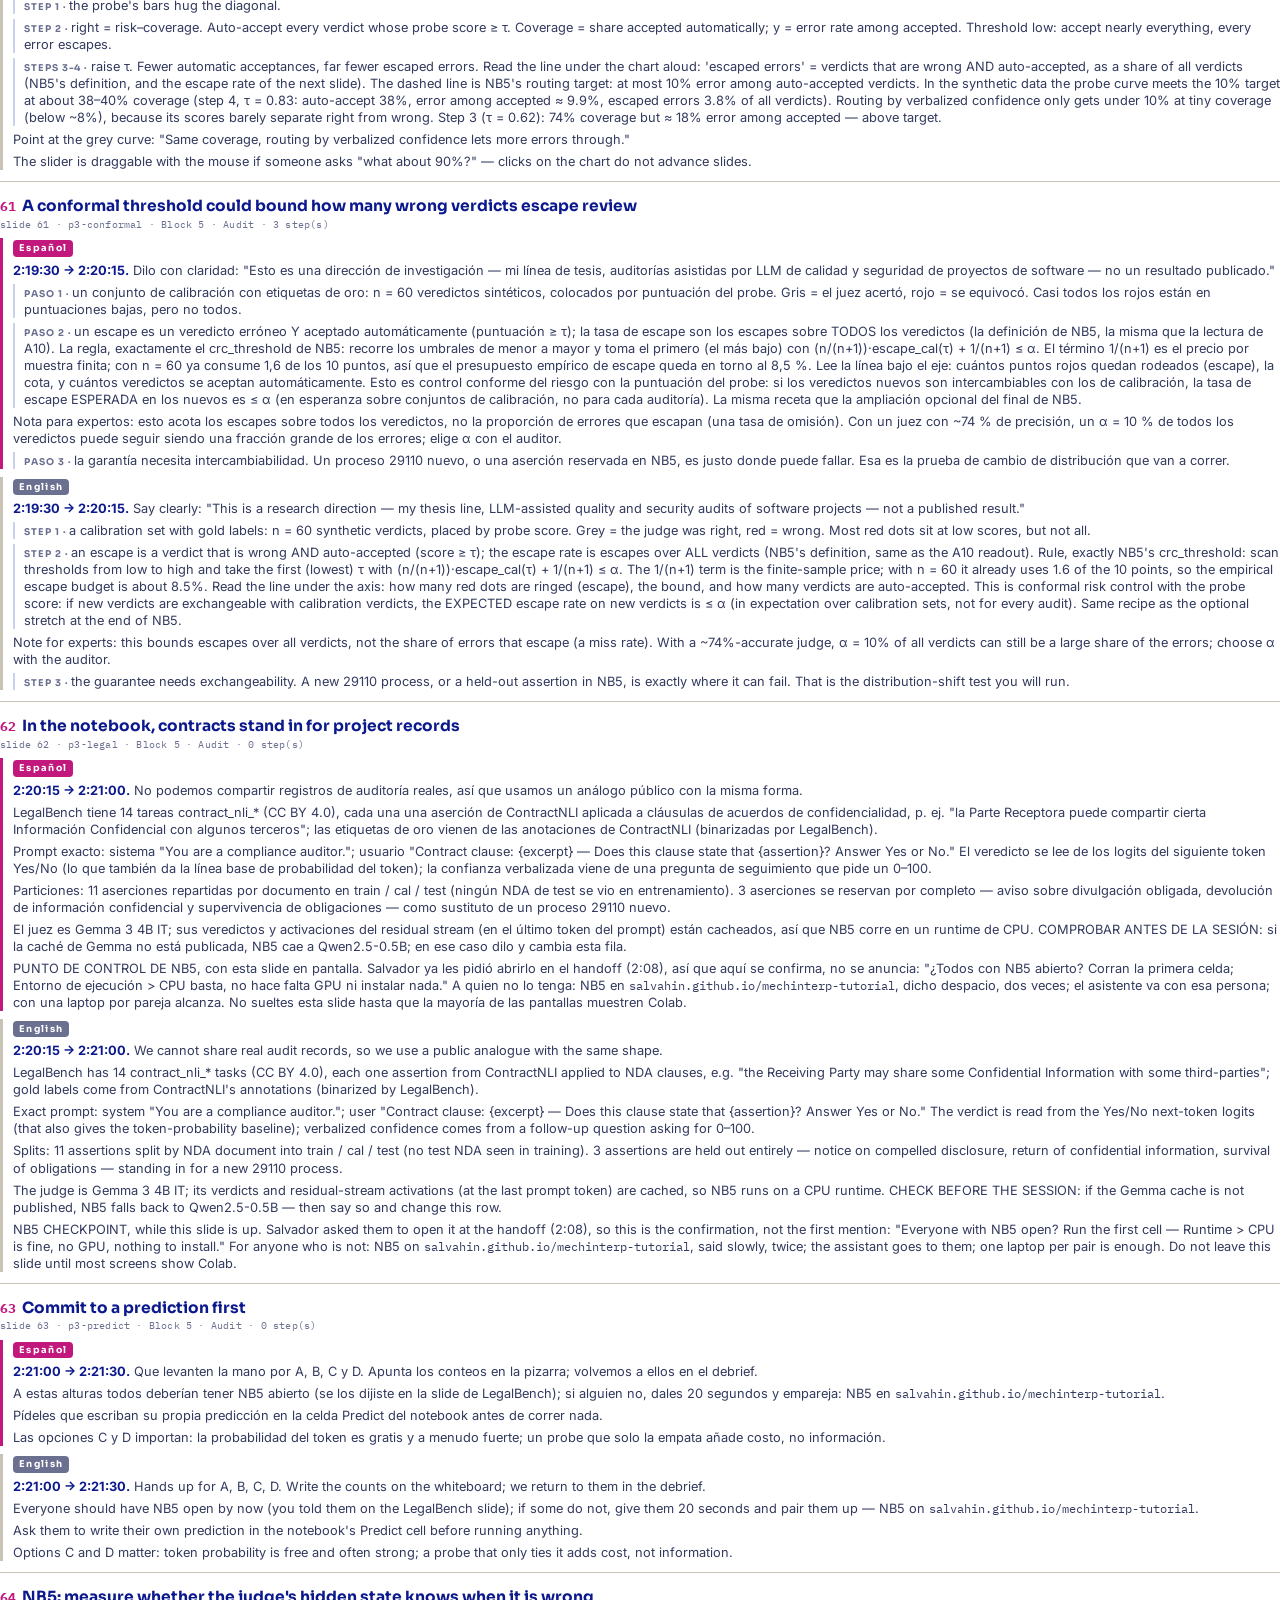
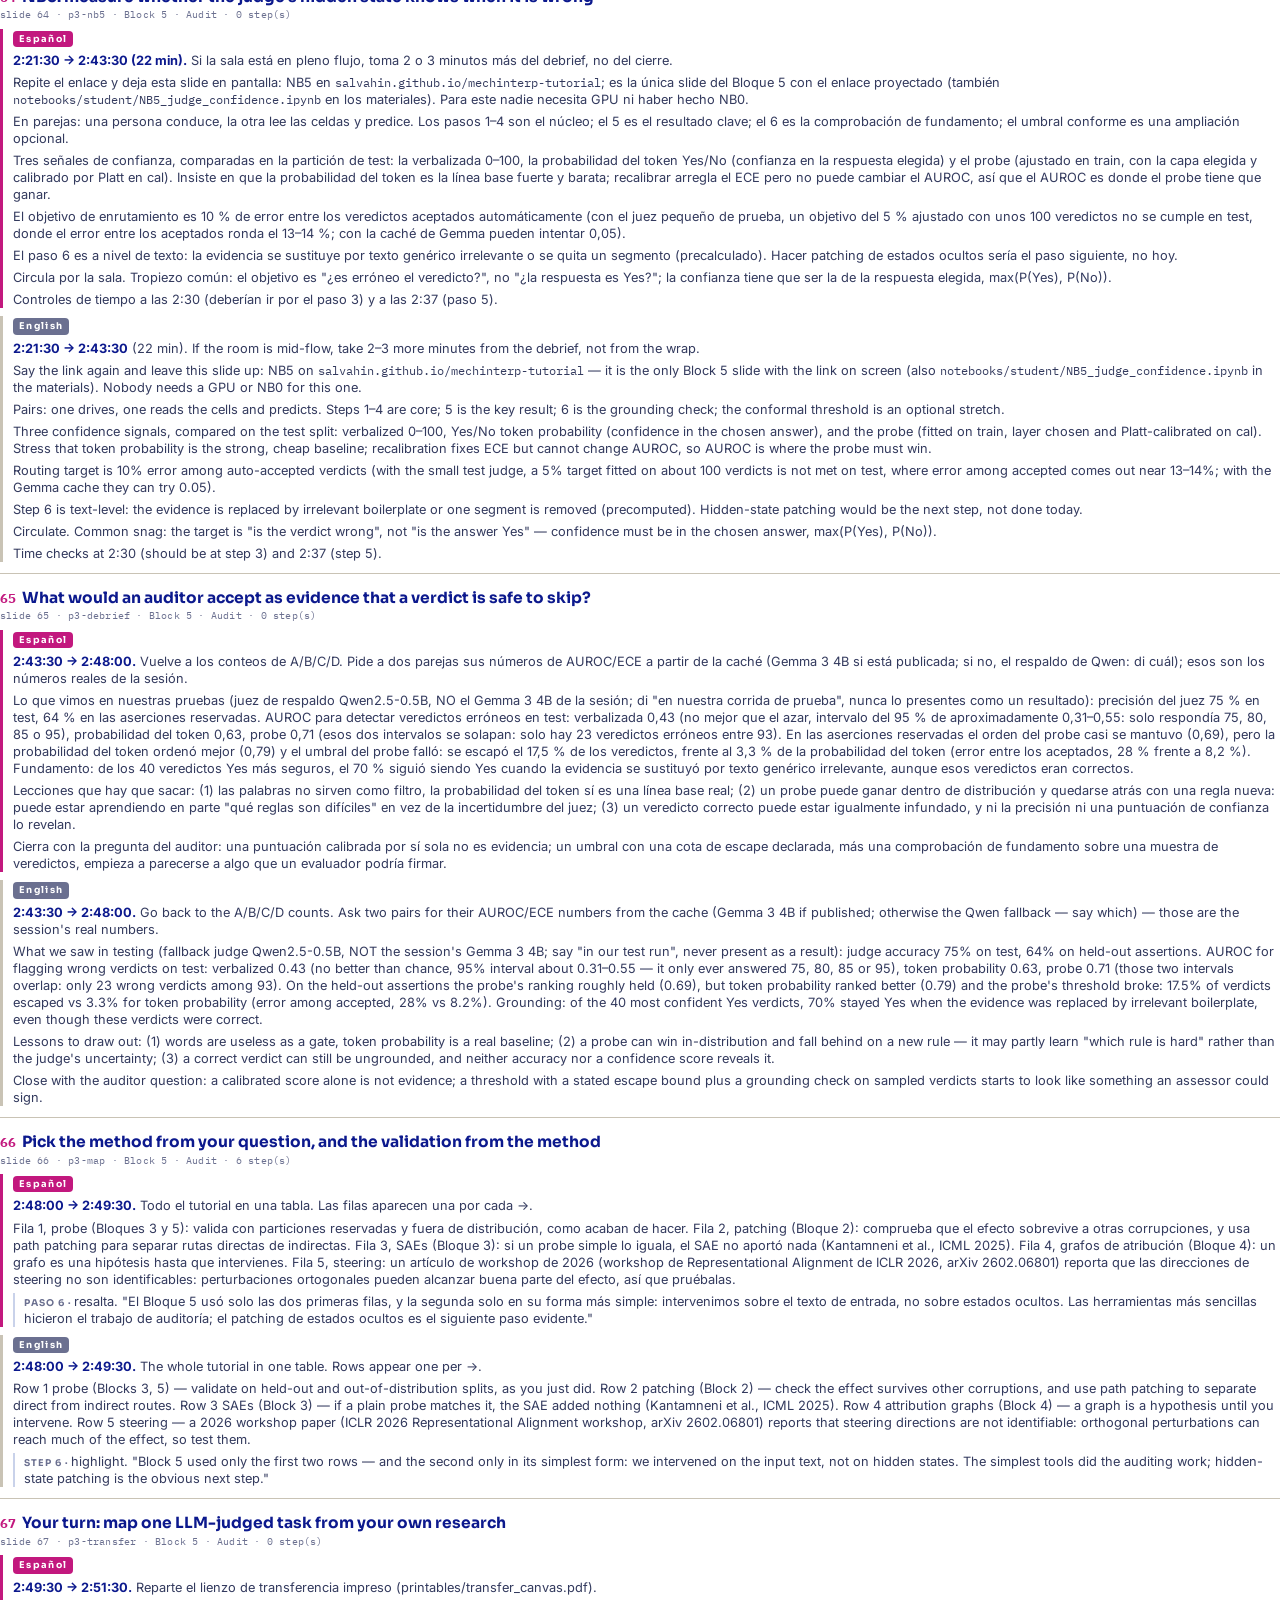
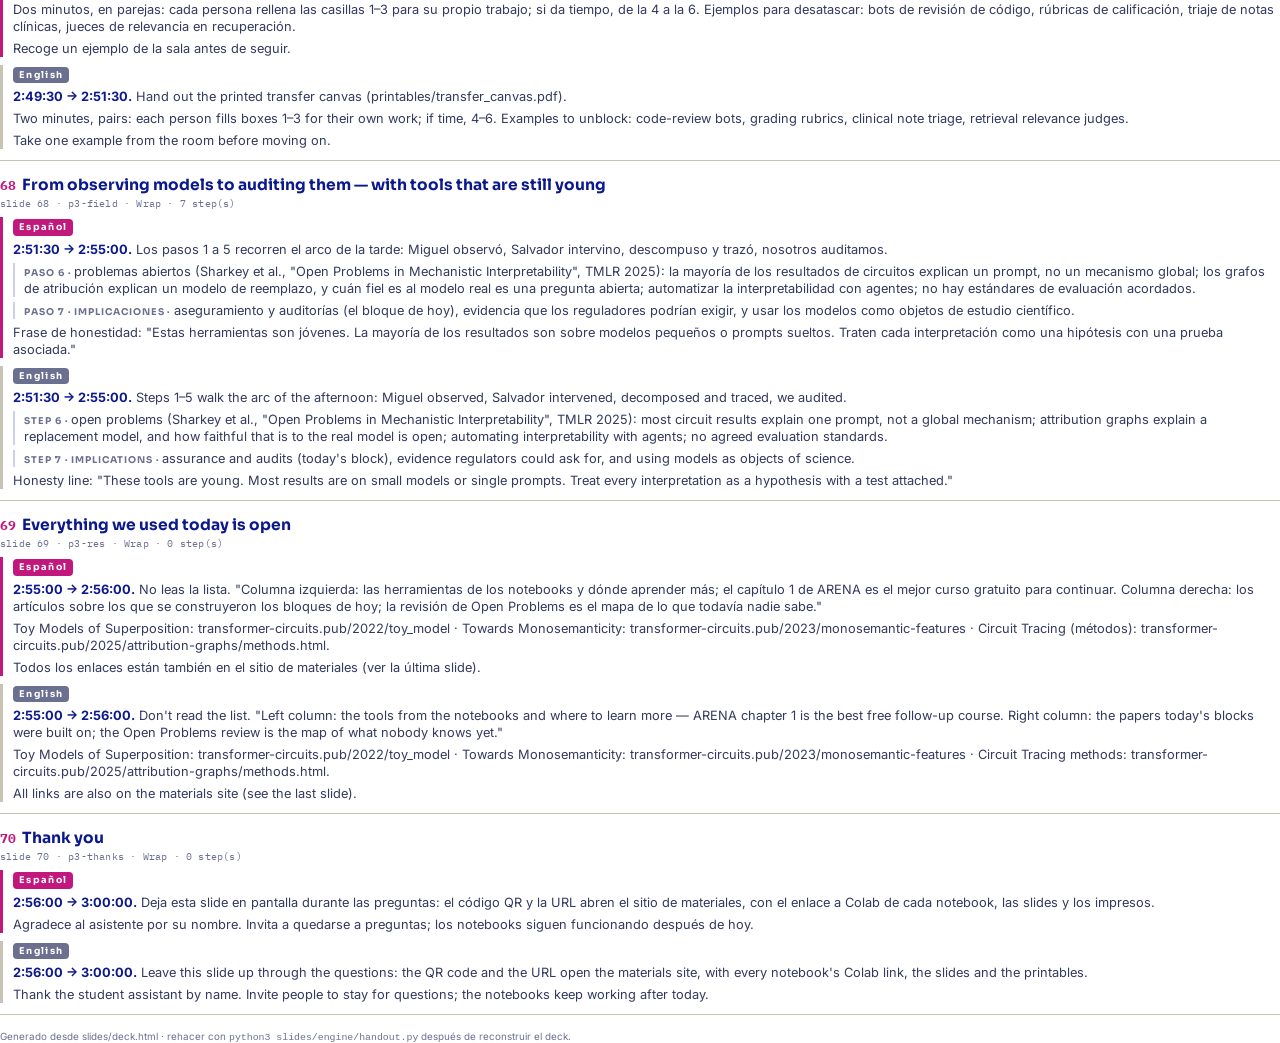
==== commit 6f8744ce: "Merge Víctor's Block 5 script and handouts Brings in victor-speech-script: the word-for-word Block 5" ====
--- a/printables/block5_notes.html
+++ b/printables/block5_notes.html
@@ -51,7 +51,7 @@
 
 footer.doc { margin-top: 10px; font-size: 7.4pt; color: var(--muted); }
 </style></head><body>
-<header class="doc"><h1>Bloque 5 · notas del presentador</h1><p>Tutorial · <b>Opening the Black Box: Mechanistic Interpretability of LLMs</b> · MICAI 2026 · Bloque 5 &ldquo;Audit&rdquo; · Víctor Terrón-Macías · slides 51&ndash;71 · 2:10&ndash;3:00<br>Notas de dirección (lo que hay que hacer y decir, en taquigrafía): el mismo texto que muestra el panel <b>N</b> del deck. Español primero, inglés después.</p></header>
+<header class="doc"><h1>Bloque 5 · notas del presentador</h1><p>Tutorial · <b>Opening the Black Box: Mechanistic Interpretability of LLMs</b> · MICAI 2026 · Bloque 5 &ldquo;Audit&rdquo; · Víctor Terrón-Macías · slides 51&ndash;70 · 2:10&ndash;3:00<br>Notas de dirección (lo que hay que hacer y decir, en taquigrafía): el mismo texto que muestra el panel <b>N</b> del deck. Español primero, inglés después.</p></header>
 <div class="slide"><h2><span class="n">51</span>Audit: can we trust the judge?</h2><p class="meta">slide 51 · p3-section · Block 5 · Audit · 0 step(s)</p>
 <div class="lang es"><span class="tag">Español</span>
 <p><b>2:10:00 → 2:10:15.</b> No hace falta decir nada más allá del título. "Bloque 5. Una pregunta: cuando un LLM juzga, ¿en cuáles de sus veredictos confiamos?"</p></div>
@@ -131,12 +131,12 @@
 <div class="slide"><h2><span class="n">59</span>In one study, a judge&#x27;s hidden states predicted its errors better than its words</h2><p class="meta">slide 59 · p3-why · Block 5 · Audit · 0 step(s)</p>
 <div class="lang es"><span class="tag">Español</span>
 <p><b>2:16:45 → 2:17:30.</b> La historia de R-PM-07 es inventada; este resultado no.</p>
-    <p>Radharapu et al. entrenan probes lineales sobre los estados ocultos de jueces con razonamiento, con una pérdida de Brier. Comparados con la confianza verbalizada y con métodos de múltiples generaciones: mejor calibración, ≈10× más baratos, y en sus experimentos generalizó a dominios de evaluación no vistos. No vendas la transferencia como un hecho general: en nuestra propia corrida de prueba (el juez de respaldo de NB5) el probe NO transfirió a las aserciones reservadas; adelántalo: "van a comprobar si transfiere". Su matiz honesto: los probes son conservadores y rinden peor en conjuntos fáciles, lo que encaja con entornos críticos que priorizan pocos falsos positivos. Las auditorías son uno de esos entornos.</p>
+    <p>Radharapu et al. entrenan probes lineales sobre los estados ocultos de jueces con razonamiento, con una pérdida de Brier. Comparados con la confianza verbalizada y con métodos de múltiples generaciones: mejor calibración, ≈10× más baratos, y en sus experimentos generalizó a dominios de evaluación no vistos. No vendas la transferencia como un hecho general: en nuestra propia corrida de prueba (el juez de respaldo de NB5) el orden del probe casi se mantuvo en las aserciones reservadas (AUROC 0,71 → 0,69), pero quedó por detrás de la probabilidad del token (0,79) y su umbral falló; adelántalo: "van a comprobar si transfiere". Su matiz honesto: los probes son conservadores y rinden peor en conjuntos fáciles, lo que encaja con entornos críticos que priorizan pocos falsos positivos. Las auditorías son uno de esos entornos.</p>
     <p>Probabilidad del token: para un juez de Yes/No, P(Yes) de los logits de salida es gratis y suele ordenar bien; en NB5 es la línea base a batir, junto con la confianza verbalizada. Un probe solo es interesante si lleva información más allá de la probabilidad de salida (mayor AUROC, ya que recalibrar arregla el ECE pero no el orden).</p>
     <p>Semantic entropy probes (Kossen, Han et al.) hacen el mismo truco para alucinaciones: predecir la incertidumbre con una sola pasada en vez de muchas muestras.</p></div>
 <div class="lang en"><span class="tag">English</span>
 <p><b>2:16:45 → 2:17:30.</b> The R-PM-07 story is invented; this result is not.</p>
-    <p>Radharapu et al. train linear probes on reasoning judges' hidden states with a Brier-score loss. Compared with verbalized confidence and multi-generation methods: better calibration, ≈10× cheaper, and in their experiments it generalized to unseen evaluation domains. Do not sell transfer as a general fact: in our own test run (NB5 fallback judge) the probe did NOT transfer to held-out assertions — foreshadow: "you will test whether it transfers". Their honest caveat: probes are conservative and underperform on easier datasets — which suits safety-critical settings that prioritise low false positives. Audits are such a setting.</p>
+    <p>Radharapu et al. train linear probes on reasoning judges' hidden states with a Brier-score loss. Compared with verbalized confidence and multi-generation methods: better calibration, ≈10× cheaper, and in their experiments it generalized to unseen evaluation domains. Do not sell transfer as a general fact: in our own test run (NB5 fallback judge) the probe's ranking roughly held on held-out assertions (AUROC 0.71 → 0.69), but it fell behind token probability (0.79) and its threshold broke — foreshadow: "you will test whether it transfers". Their honest caveat: probes are conservative and underperform on easier datasets — which suits safety-critical settings that prioritise low false positives. Audits are such a setting.</p>
     <p>Token probability: for a Yes/No judge, P(Yes) from the output logits is free and often well-ranked; in NB5 it is the baseline to beat, alongside verbalized confidence. A probe is only interesting if it carries information beyond the output probability (higher AUROC, since recalibration can fix ECE but not ranking).</p>
     <p>Semantic entropy probes (Kossen, Han et al.) do the same trick for hallucination: predict uncertainty from one forward pass instead of many samples.</p></div></div>
 <div class="slide"><h2><span class="n">60</span>A calibrated score turns review into a dial</h2><p class="meta">slide 60 · p3-a10 · Block 5 · Audit · 4 step(s)</p>
@@ -178,54 +178,54 @@
     <p>Prompt exacto: sistema "You are a compliance auditor."; usuario "Contract clause: {excerpt} — Does this clause state that {assertion}? Answer Yes or No." El veredicto se lee de los logits del siguiente token Yes/No (lo que también da la línea base de probabilidad del token); la confianza verbalizada viene de una pregunta de seguimiento que pide un 0–100.</p>
     <p>Particiones: 11 aserciones repartidas por documento en train / cal / test (ningún NDA de test se vio en entrenamiento). 3 aserciones se reservan por completo — aviso sobre divulgación obligada, devolución de información confidencial y supervivencia de obligaciones — como sustituto de un proceso 29110 nuevo.</p>
     <p>El juez es Gemma 3 4B IT; sus veredictos y activaciones del residual stream (en el último token del prompt) están cacheados, así que NB5 corre en un runtime de CPU. COMPROBAR ANTES DE LA SESIÓN: si la caché de Gemma no está publicada, NB5 cae a Qwen2.5-0.5B; en ese caso dilo y cambia esta fila.</p>
-    <p>PUNTO DE CONTROL DE NB5, con esta slide en pantalla. Salvador ya les pidió abrirlo en el handoff (2:08), así que aquí se confirma, no se anuncia: "¿Todos con NB5 abierto? Corran la primera celda; Entorno de ejecución &gt; CPU basta, no hace falta GPU ni instalar nada." A quien no lo tenga: <code>bit.ly/micai-mi-nb5</code>, dicho despacio, dos veces; el asistente va con esa persona; con una laptop por pareja alcanza. No sueltes esta slide hasta que la mayoría de las pantallas muestren Colab. TODO antes del evento: crear ese enlace corto y probarlo (la nota del handoff de Salvador también depende de él).</p></div>
+    <p>PUNTO DE CONTROL DE NB5, con esta slide en pantalla. Salvador ya les pidió abrirlo en el handoff (2:08), así que aquí se confirma, no se anuncia: "¿Todos con NB5 abierto? Corran la primera celda; Entorno de ejecución &gt; CPU basta, no hace falta GPU ni instalar nada." A quien no lo tenga: NB5 en <code>salvahin.github.io/mechinterp-tutorial</code>, dicho despacio, dos veces; el asistente va con esa persona; con una laptop por pareja alcanza. No sueltes esta slide hasta que la mayoría de las pantallas muestren Colab.</p></div>
 <div class="lang en"><span class="tag">English</span>
 <p><b>2:20:15 → 2:21:00.</b> We cannot share real audit records, so we use a public analogue with the same shape.</p>
     <p>LegalBench has 14 contract_nli_* tasks (CC BY 4.0), each one assertion from ContractNLI applied to NDA clauses, e.g. "the Receiving Party may share some Confidential Information with some third-parties"; gold labels come from ContractNLI's annotations (binarized by LegalBench).</p>
     <p>Exact prompt: system "You are a compliance auditor."; user "Contract clause: {excerpt} — Does this clause state that {assertion}? Answer Yes or No." The verdict is read from the Yes/No next-token logits (that also gives the token-probability baseline); verbalized confidence comes from a follow-up question asking for 0–100.</p>
     <p>Splits: 11 assertions split by NDA document into train / cal / test (no test NDA seen in training). 3 assertions are held out entirely — notice on compelled disclosure, return of confidential information, survival of obligations — standing in for a new 29110 process.</p>
     <p>The judge is Gemma 3 4B IT; its verdicts and residual-stream activations (at the last prompt token) are cached, so NB5 runs on a CPU runtime. CHECK BEFORE THE SESSION: if the Gemma cache is not published, NB5 falls back to Qwen2.5-0.5B — then say so and change this row.</p>
-    <p>NB5 CHECKPOINT, while this slide is up. Salvador asked them to open it at the handoff (2:08), so this is the confirmation, not the first mention: "Everyone with NB5 open? Run the first cell — Runtime &gt; CPU is fine, no GPU, nothing to install." For anyone who is not: <code>bit.ly/micai-mi-nb5</code>, said slowly, twice; the assistant goes to them; one laptop per pair is enough. Do not leave this slide until most screens show Colab. TODO before the event: create that short link and test it (Salvador's handoff note depends on it too).</p></div></div>
+    <p>NB5 CHECKPOINT, while this slide is up. Salvador asked them to open it at the handoff (2:08), so this is the confirmation, not the first mention: "Everyone with NB5 open? Run the first cell — Runtime &gt; CPU is fine, no GPU, nothing to install." For anyone who is not: NB5 on <code>salvahin.github.io/mechinterp-tutorial</code>, said slowly, twice; the assistant goes to them; one laptop per pair is enough. Do not leave this slide until most screens show Colab.</p></div></div>
 <div class="slide"><h2><span class="n">63</span>Commit to a prediction first</h2><p class="meta">slide 63 · p3-predict · Block 5 · Audit · 0 step(s)</p>
 <div class="lang es"><span class="tag">Español</span>
 <p><b>2:21:00 → 2:21:30.</b> Que levanten la mano por A, B, C y D. Apunta los conteos en la pizarra; volvemos a ellos en el debrief.</p>
-    <p>A estas alturas todos deberían tener NB5 abierto (se los dijiste en la slide de LegalBench); si alguien no, dales 20 segundos y empareja: <code>bit.ly/micai-mi-nb5</code>.</p>
+    <p>A estas alturas todos deberían tener NB5 abierto (se los dijiste en la slide de LegalBench); si alguien no, dales 20 segundos y empareja: NB5 en <code>salvahin.github.io/mechinterp-tutorial</code>.</p>
     <p>Pídeles que escriban su propia predicción en la celda Predict del notebook antes de correr nada.</p>
     <p>Las opciones C y D importan: la probabilidad del token es gratis y a menudo fuerte; un probe que solo la empata añade costo, no información.</p></div>
 <div class="lang en"><span class="tag">English</span>
 <p><b>2:21:00 → 2:21:30.</b> Hands up for A, B, C, D. Write the counts on the whiteboard; we return to them in the debrief.</p>
-    <p>Everyone should have NB5 open by now (you told them on the LegalBench slide); if some do not, give them 20 seconds and pair them up — <code>bit.ly/micai-mi-nb5</code>.</p>
+    <p>Everyone should have NB5 open by now (you told them on the LegalBench slide); if some do not, give them 20 seconds and pair them up — NB5 on <code>salvahin.github.io/mechinterp-tutorial</code>.</p>
     <p>Ask them to write their own prediction in the notebook's Predict cell before running anything.</p>
     <p>Options C and D matter: token probability is free and often strong; a probe that only ties it adds cost, not information.</p></div></div>
 <div class="slide"><h2><span class="n">64</span>NB5: measure whether the judge&#x27;s hidden state knows when it is wrong</h2><p class="meta">slide 64 · p3-nb5 · Block 5 · Audit · 0 step(s)</p>
 <div class="lang es"><span class="tag">Español</span>
 <p><b>2:21:30 → 2:43:30 (22 min).</b> Si la sala está en pleno flujo, toma 2 o 3 minutos más del debrief, no del cierre.</p>
-    <p>Repite el enlace y deja esta slide en pantalla: <code>bit.ly/micai-mi-nb5</code>; es el único lugar donde el enlace de NB5 aparece proyectado (también <code>notebooks/student/NB5_judge_confidence.ipynb</code> en los materiales). Para este nadie necesita GPU ni haber hecho NB0.</p>
+    <p>Repite el enlace y deja esta slide en pantalla: NB5 en <code>salvahin.github.io/mechinterp-tutorial</code>; es la única slide del Bloque 5 con el enlace proyectado (también <code>notebooks/student/NB5_judge_confidence.ipynb</code> en los materiales). Para este nadie necesita GPU ni haber hecho NB0.</p>
     <p>En parejas: una persona conduce, la otra lee las celdas y predice. Los pasos 1–4 son el núcleo; el 5 es el resultado clave; el 6 es la comprobación de fundamento; el umbral conforme es una ampliación opcional.</p>
     <p>Tres señales de confianza, comparadas en la partición de test: la verbalizada 0–100, la probabilidad del token Yes/No (confianza en la respuesta elegida) y el probe (ajustado en train, con la capa elegida y calibrado por Platt en cal). Insiste en que la probabilidad del token es la línea base fuerte y barata; recalibrar arregla el ECE pero no puede cambiar el AUROC, así que el AUROC es donde el probe tiene que ganar.</p>
-    <p>El objetivo de enrutamiento es 10 % de error entre los veredictos aceptados automáticamente (con el 5 % casi no quedaba cobertura con el juez pequeño de prueba; con la caché de Gemma pueden intentar 0,05).</p>
+    <p>El objetivo de enrutamiento es 10 % de error entre los veredictos aceptados automáticamente (con el juez pequeño de prueba, un objetivo del 5 % ajustado con unos 100 veredictos no se cumple en test, donde el error entre los aceptados ronda el 13–14 %; con la caché de Gemma pueden intentar 0,05).</p>
     <p>El paso 6 es a nivel de texto: la evidencia se sustituye por texto genérico irrelevante o se quita un segmento (precalculado). Hacer patching de estados ocultos sería el paso siguiente, no hoy.</p>
     <p>Circula por la sala. Tropiezo común: el objetivo es "¿es erróneo el veredicto?", no "¿la respuesta es Yes?"; la confianza tiene que ser la de la respuesta elegida, max(P(Yes), P(No)).</p>
     <p>Controles de tiempo a las 2:30 (deberían ir por el paso 3) y a las 2:37 (paso 5).</p></div>
 <div class="lang en"><span class="tag">English</span>
 <p><b>2:21:30 → 2:43:30</b> (22 min). If the room is mid-flow, take 2–3 more minutes from the debrief, not from the wrap.</p>
-    <p>Say the link again and leave this slide up: <code>bit.ly/micai-mi-nb5</code> — it is the only place the NB5 link is on screen (also <code>notebooks/student/NB5_judge_confidence.ipynb</code> in the materials). Nobody needs a GPU or NB0 for this one.</p>
+    <p>Say the link again and leave this slide up: NB5 on <code>salvahin.github.io/mechinterp-tutorial</code> — it is the only Block 5 slide with the link on screen (also <code>notebooks/student/NB5_judge_confidence.ipynb</code> in the materials). Nobody needs a GPU or NB0 for this one.</p>
     <p>Pairs: one drives, one reads the cells and predicts. Steps 1–4 are core; 5 is the key result; 6 is the grounding check; the conformal threshold is an optional stretch.</p>
     <p>Three confidence signals, compared on the test split: verbalized 0–100, Yes/No token probability (confidence in the chosen answer), and the probe (fitted on train, layer chosen and Platt-calibrated on cal). Stress that token probability is the strong, cheap baseline; recalibration fixes ECE but cannot change AUROC, so AUROC is where the probe must win.</p>
-    <p>Routing target is 10% error among auto-accepted verdicts (5% left almost no coverage with the small test judge; with the Gemma cache they can try 0.05).</p>
+    <p>Routing target is 10% error among auto-accepted verdicts (with the small test judge, a 5% target fitted on about 100 verdicts is not met on test, where error among accepted comes out near 13–14%; with the Gemma cache they can try 0.05).</p>
     <p>Step 6 is text-level: the evidence is replaced by irrelevant boilerplate or one segment is removed (precomputed). Hidden-state patching would be the next step, not done today.</p>
     <p>Circulate. Common snag: the target is "is the verdict wrong", not "is the answer Yes" — confidence must be in the chosen answer, max(P(Yes), P(No)).</p>
     <p>Time checks at 2:30 (should be at step 3) and 2:37 (step 5).</p></div></div>
 <div class="slide"><h2><span class="n">65</span>What would an auditor accept as evidence that a verdict is safe to skip?</h2><p class="meta">slide 65 · p3-debrief · Block 5 · Audit · 0 step(s)</p>
 <div class="lang es"><span class="tag">Español</span>
 <p><b>2:43:30 → 2:48:00.</b> Vuelve a los conteos de A/B/C/D. Pide a dos parejas sus números de AUROC/ECE a partir de la caché (Gemma 3 4B si está publicada; si no, el respaldo de Qwen: di cuál); esos son los números reales de la sesión.</p>
-    <p>Lo que vimos en nuestras pruebas (juez de respaldo Qwen2.5-0.5B, NO el Gemma 3 4B de la sesión; di "en nuestra corrida de prueba", nunca lo presentes como un resultado): precisión del juez 75 % en test, 64 % en las aserciones reservadas. AUROC para detectar veredictos erróneos en test: verbalizada 0,43 (peor que el azar: solo respondía 75, 80, 85 o 95), probabilidad del token 0,63, probe 0,71. En las aserciones reservadas el probe NO transfirió: con su umbral de cal se escapó el 17,5 % de los veredictos, frente al 8 % de la probabilidad del token. Fundamento: de los 40 veredictos Yes más seguros, el 70 % siguió siendo Yes cuando la evidencia se sustituyó por texto genérico irrelevante, aunque esos veredictos eran correctos.</p>
-    <p>Lecciones que hay que sacar: (1) las palabras no sirven como filtro, la probabilidad del token sí es una línea base real; (2) un probe puede ganar dentro de distribución y fallar con una regla nueva: puede estar aprendiendo "qué reglas son difíciles" en vez de la incertidumbre del juez; (3) un veredicto correcto puede estar igualmente infundado, y ni la precisión ni una puntuación de confianza lo revelan.</p>
+    <p>Lo que vimos en nuestras pruebas (juez de respaldo Qwen2.5-0.5B, NO el Gemma 3 4B de la sesión; di "en nuestra corrida de prueba", nunca lo presentes como un resultado): precisión del juez 75 % en test, 64 % en las aserciones reservadas. AUROC para detectar veredictos erróneos en test: verbalizada 0,43 (no mejor que el azar, intervalo del 95 % de aproximadamente 0,31–0,55: solo respondía 75, 80, 85 o 95), probabilidad del token 0,63, probe 0,71 (esos dos intervalos se solapan: solo hay 23 veredictos erróneos entre 93). En las aserciones reservadas el orden del probe casi se mantuvo (0,69), pero la probabilidad del token ordenó mejor (0,79) y el umbral del probe falló: se escapó el 17,5 % de los veredictos, frente al 3,3 % de la probabilidad del token (error entre los aceptados, 28 % frente a 8,2 %). Fundamento: de los 40 veredictos Yes más seguros, el 70 % siguió siendo Yes cuando la evidencia se sustituyó por texto genérico irrelevante, aunque esos veredictos eran correctos.</p>
+    <p>Lecciones que hay que sacar: (1) las palabras no sirven como filtro, la probabilidad del token sí es una línea base real; (2) un probe puede ganar dentro de distribución y quedarse atrás con una regla nueva: puede estar aprendiendo en parte "qué reglas son difíciles" en vez de la incertidumbre del juez; (3) un veredicto correcto puede estar igualmente infundado, y ni la precisión ni una puntuación de confianza lo revelan.</p>
     <p>Cierra con la pregunta del auditor: una puntuación calibrada por sí sola no es evidencia; un umbral con una cota de escape declarada, más una comprobación de fundamento sobre una muestra de veredictos, empieza a parecerse a algo que un evaluador podría firmar.</p></div>
 <div class="lang en"><span class="tag">English</span>
 <p><b>2:43:30 → 2:48:00.</b> Go back to the A/B/C/D counts. Ask two pairs for their AUROC/ECE numbers from the cache (Gemma 3 4B if published; otherwise the Qwen fallback — say which) — those are the session's real numbers.</p>
-    <p>What we saw in testing (fallback judge Qwen2.5-0.5B, NOT the session's Gemma 3 4B; say "in our test run", never present as a result): judge accuracy 75% on test, 64% on held-out assertions. AUROC for flagging wrong verdicts on test: verbalized 0.43 (worse than chance — it only ever answered 75, 80, 85 or 95), token probability 0.63, probe 0.71. On the held-out assertions the probe did NOT transfer: with its cal threshold 17.5% of verdicts escaped vs 8% for token probability. Grounding: of the 40 most confident Yes verdicts, 70% stayed Yes when the evidence was replaced by irrelevant boilerplate, even though these verdicts were correct.</p>
-    <p>Lessons to draw out: (1) words are useless as a gate, token probability is a real baseline; (2) a probe can win in-distribution and fail on a new rule — it may learn "which rule is hard" rather than the judge's uncertainty; (3) a correct verdict can still be ungrounded, and neither accuracy nor a confidence score reveals it.</p>
+    <p>What we saw in testing (fallback judge Qwen2.5-0.5B, NOT the session's Gemma 3 4B; say "in our test run", never present as a result): judge accuracy 75% on test, 64% on held-out assertions. AUROC for flagging wrong verdicts on test: verbalized 0.43 (no better than chance, 95% interval about 0.31–0.55 — it only ever answered 75, 80, 85 or 95), token probability 0.63, probe 0.71 (those two intervals overlap: only 23 wrong verdicts among 93). On the held-out assertions the probe's ranking roughly held (0.69), but token probability ranked better (0.79) and the probe's threshold broke: 17.5% of verdicts escaped vs 3.3% for token probability (error among accepted, 28% vs 8.2%). Grounding: of the 40 most confident Yes verdicts, 70% stayed Yes when the evidence was replaced by irrelevant boilerplate, even though these verdicts were correct.</p>
+    <p>Lessons to draw out: (1) words are useless as a gate, token probability is a real baseline; (2) a probe can win in-distribution and fall behind on a new rule — it may partly learn "which rule is hard" rather than the judge's uncertainty; (3) a correct verdict can still be ungrounded, and neither accuracy nor a confidence score reveals it.</p>
     <p>Close with the auditor question: a calibrated score alone is not evidence; a threshold with a stated escape bound plus a grounding check on sampled verdicts starts to look like something an assessor could sign.</p></div></div>
 <div class="slide"><h2><span class="n">66</span>Pick the method from your question, and the validation from the method</h2><p class="meta">slide 66 · p3-map · Block 5 · Audit · 6 step(s)</p>
 <div class="lang es"><span class="tag">Español</span>
@@ -260,24 +260,17 @@
 <div class="lang es"><span class="tag">Español</span>
 <p><b>2:55:00 → 2:56:00.</b> No leas la lista. "Columna izquierda: las herramientas de los notebooks y dónde aprender más; el capítulo 1 de ARENA es el mejor curso gratuito para continuar. Columna derecha: los artículos sobre los que se construyeron los bloques de hoy; la revisión de Open Problems es el mapa de lo que todavía nadie sabe."</p>
     <p>Toy Models of Superposition: transformer-circuits.pub/2022/toy_model · Towards Monosemanticity: transformer-circuits.pub/2023/monosemantic-features · Circuit Tracing (métodos): transformer-circuits.pub/2025/attribution-graphs/methods.html.</p>
-    <p>Todos los enlaces están también en la carpeta de materiales (ver la última slide).</p></div>
+    <p>Todos los enlaces están también en el sitio de materiales (ver la última slide).</p></div>
 <div class="lang en"><span class="tag">English</span>
 <p><b>2:55:00 → 2:56:00.</b> Don't read the list. "Left column: the tools from the notebooks and where to learn more — ARENA chapter 1 is the best free follow-up course. Right column: the papers today's blocks were built on; the Open Problems review is the map of what nobody knows yet."</p>
     <p>Toy Models of Superposition: transformer-circuits.pub/2022/toy_model · Towards Monosemanticity: transformer-circuits.pub/2023/monosemantic-features · Circuit Tracing methods: transformer-circuits.pub/2025/attribution-graphs/methods.html.</p>
-    <p>All links are also in the materials folder (see last slide).</p></div></div>
-<div class="slide"><h2><span class="n">70</span>Two answers before you leave, two minutes</h2><p class="meta">slide 70 · p3-exit · Wrap · 0 step(s)</p>
-<div class="lang es"><span class="tag">Español</span>
-<p><b>2:56:00 → 2:58:00.</b> TODO: insertar el enlace al formulario de salida y el código QR en el recuadro punteado antes de la sesión.</p>
-    <p>Dales los dos minutos completos en silencio. La pregunta 2 es de la que más aprendemos.</p></div>
-<div class="lang en"><span class="tag">English</span>
-<p><b>2:56:00 → 2:58:00.</b> TODO: insert the exit-ticket form link and QR code in the dashed box before the session.</p>
-    <p>Give them the full two minutes in silence. Question 2 is the one we learn the most from.</p></div></div>
-<div class="slide"><h2><span class="n">71</span>Thank you</h2><p class="meta">slide 71 · p3-thanks · Wrap · 0 step(s)</p>
-<div class="lang es"><span class="tag">Español</span>
-<p><b>2:58:00 → 3:00:00.</b> TODO: sustituir el marcador "materials link" por la URL del repositorio o del Drive (y un QR si es posible).</p>
+    <p>All links are also on the materials site (see the last slide).</p></div></div>
+<div class="slide"><h2><span class="n">70</span>Thank you</h2><p class="meta">slide 70 · p3-thanks · Wrap · 0 step(s)</p>
+<div class="lang es"><span class="tag">Español</span>
+<p><b>2:56:00 → 3:00:00.</b> Deja esta slide en pantalla durante las preguntas: el código QR y la URL abren el sitio de materiales, con el enlace a Colab de cada notebook, las slides y los impresos.</p>
     <p>Agradece al asistente por su nombre. Invita a quedarse a preguntas; los notebooks siguen funcionando después de hoy.</p></div>
 <div class="lang en"><span class="tag">English</span>
-<p><b>2:58:00 → 3:00:00.</b> TODO: replace the "materials link" placeholder with the repository / Drive URL (and a QR if possible).</p>
+<p><b>2:56:00 → 3:00:00.</b> Leave this slide up through the questions: the QR code and the URL open the materials site, with every notebook's Colab link, the slides and the printables.</p>
     <p>Thank the student assistant by name. Invite people to stay for questions; the notebooks keep working after today.</p></div></div>
 <footer class="doc">Generado desde slides/deck.html · rehacer con <code>python3 slides/engine/handout.py</code> después de reconstruir el deck.</footer>
 </body></html>
